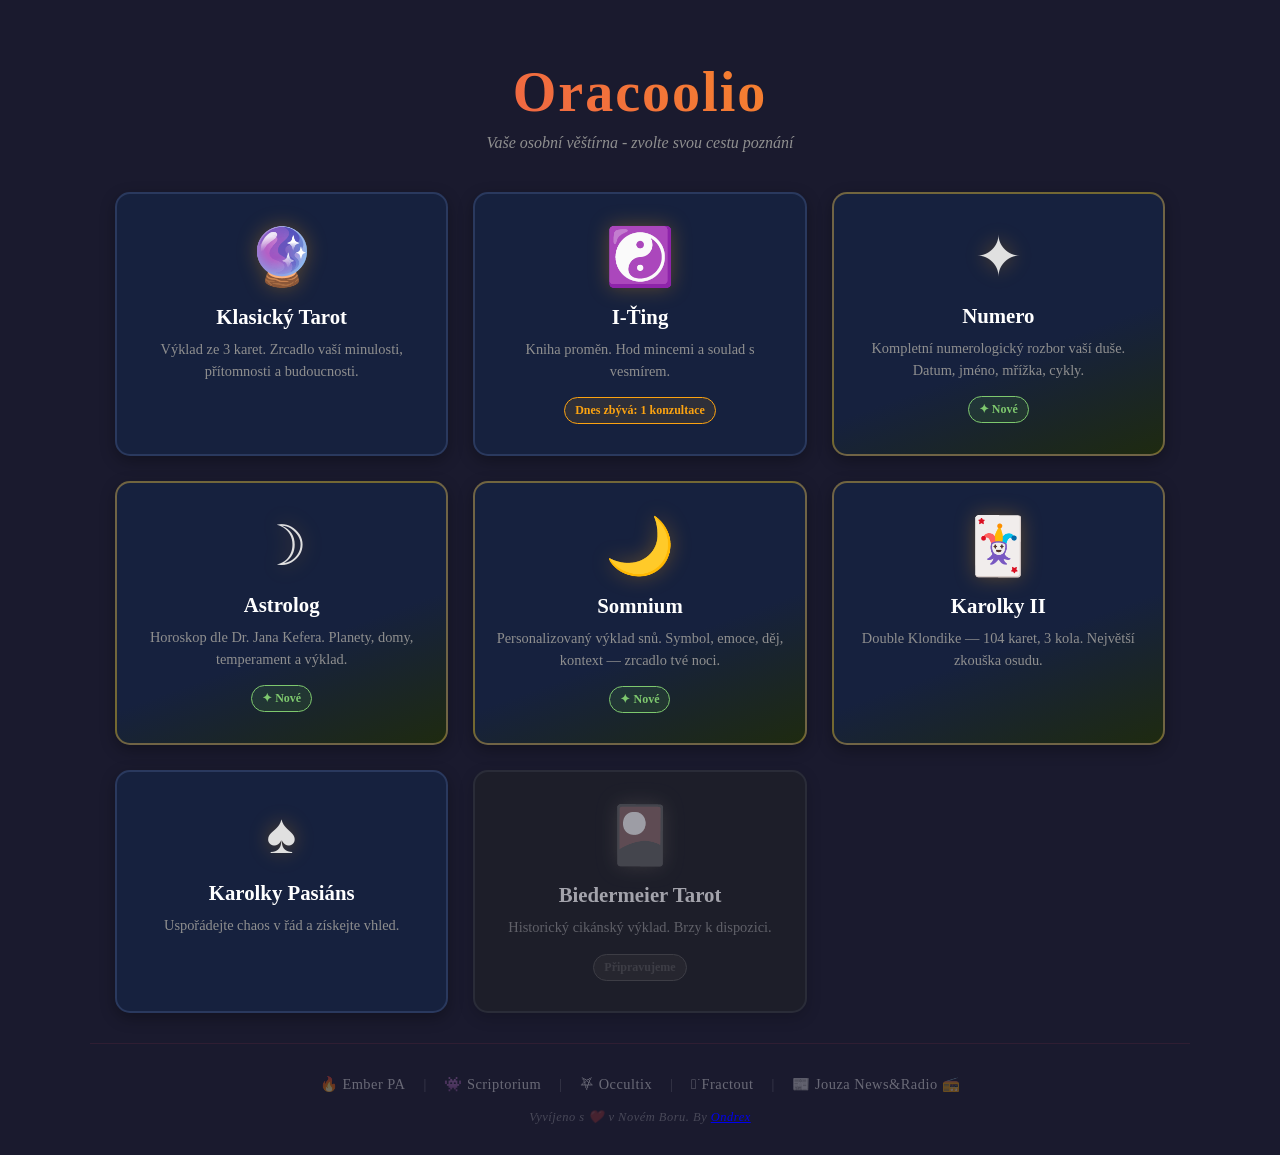
==== index.html @ 35bd424d "Update index.html" ====
<!DOCTYPE html>
<html lang="cs">
<head>
    <meta name="google-site-verification" content="HeChd4paxpWn6emGa3HjuQyFjuCw85kWsUwtk1IRobY" />
    <!-- Google tag (gtag.js) -->
    <script async src="https://www.googletagmanager.com/gtag/js?id=G-VW6CLRYTF3"></script>
    <script type="text/javascript">
    (function(c,l,a,r,i,t,y){
        c[a]=c[a]||function(){(c[a].q=c[a].q||[]).push(arguments)};
        t=l.createElement(r);t.async=1;t.src="https://www.clarity.ms/tag/"+i;
        y=l.getElementsByTagName(r)[0];y.parentNode.insertBefore(t,y);
    })(window, document, "clarity", "script", "vp48p83k4t");
    </script>

    <!-- Google Tag Manager -->
    <script>(function(w,d,s,l,i){w[l]=w[l]||[];w[l].push({'gtm.start':
    new Date().getTime(),event:'gtm.js'});var f=d.getElementsByTagName(s)[0],
    j=d.createElement(s),dl=l!='dataLayer'?'&l='+l:'';j.async=true;j.src=
    'https://www.googletagmanager.com/gtm.js?id='+i+dl;f.parentNode.insertBefore(j,f);
    })(window,document,'script','dataLayer','GTM-5FG6N9KV');</script>
    <!-- End Google Tag Manager -->
    
    <script>
      window.dataLayer = window.dataLayer || [];
      function gtag(){dataLayer.push(arguments);}
      gtag('js', new Date());
      gtag('config', 'G-VW6CLRYTF3');
    </script>
    <meta charset="UTF-8">
    <meta name="viewport" content="width=device-width, initial-scale=1.0">

    <title>Oracoolio – Tarot, I-Ching, numerologie, Pasiáns zdarma</title>
    <meta name="description" content="Oracoolio je útulné místo pro osobní věštecké služby zdarma. Vyberte si výklad Tarotu, I-Ching nebo Pasiáns a nechte si odpovědět na své životní otázky.">
    <meta name="robots" content="index, follow">
    <link rel="canonical" href="https://oracoolio.com">
    <meta name="keywords" content="tarot zdarma, výklad tarotu online, pasians, i-ching, i-čing, kniha proměn, pasiáns, věštění online, tarotové karty, osobní věštění, orákulum, věštírna">
    <meta name="author" content="ondrex">
    <meta name="language" content="cs">
    <meta name="geo.region" content="CZ">

    <meta property="og:type"        content="website">
    <meta property="og:locale"      content="cs_CZ">
    <meta property="og:site_name"   content="Oracoolio">
    <meta property="og:title"       content="Oracoolio – Tarot, I-Ching a Pasiáns zdarma">
    <meta property="og:description" content="Útulné místo pro osobní věštecké služby zdarma. Výklad Tarotu, I-Ching, numerologie nebo Karolky Pasiáns — odpovědi na vaše životní otázky.">
    <meta property="og:url"         content="https://oracoolio.com/">

    <meta property="og:image"       content="https://oracoolio.com/assets/og-image.jpg">
    <meta property="og:image:width" content="1200">
    <meta property="og:image:height" content="630">
    <meta property="og:image:alt"   content="Oracoolio – mystické věštění online">


    <meta name="twitter:card"        content="summary_large_image">
    <meta name="twitter:title"       content="Oracoolio – Tarot, I-Ching a Pasiáns zdarma">
    <meta name="twitter:description" content="Osobní věštecké služby zdarma online. Tarot, I-Ching, Pasiáns.">
    <meta name="twitter:image"       content="https://oracoolio.com/assets/og-image.jpg">


    <script type="application/ld+json">
    {
        "@context": "https://schema.org",
        "@type": "WebApplication",
        "name": "Oracoolio",
        "url": "https://oracoolio.com/",
        "description": "Útulné místo pro osobní věštecké služby zdarma. Výklad Tarotu, I-Ching a Karolky Pasiáns online.",
        "applicationCategory": "EntertainmentApplication",
        "operatingSystem": "Web",
        "publisher": {
        "@type": "Organization",
        "name": "Oracoolio",
        "url": "https://oracoolio.com/"
        },
        "offers": {
            "@type": "Offer",
            "price": "0",
            "priceCurrency": "CZK"
        },
        "inLanguage": "cs",
        "keywords": "tarot, i-ching, pasiáns, věštění, orákulum",
        "featureList": [
            "Výklad Tarotu ze 3 karet s AI věštcem",
            "I-Ching – Kniha proměn s házením mincí",
            "Karolky Pasiáns – Double Klondike"
        ]
    }
    </script>


    <link rel="icon" href="assets/favicon.ico">
    
    <link rel="apple-touch-icon"      sizes="180x180" href="assets/apple-touch-icon.png">

    <meta name="theme-color" content="#1a1a2e">

    <link rel="stylesheet" href="style.css">
    <link href="https://fonts.googleapis.com/css2?family=Cinzel:wght@400;600&family=Crimson+Pro:ital,wght@0,300;0,400;1,300&display=swap" rel="stylesheet">
</head>
<body>
    <!-- Google Tag Manager (noscript) -->
<noscript><iframe src="https://www.googletagmanager.com/ns.html?id=GTM-5FG6N9KV"
height="0" width="0" style="display:none;visibility:hidden"></iframe></noscript>
<!-- End Google Tag Manager (noscript) -->
    <div class="app-container">

        <div id="dashboard" class="dashboard-active">
            <header>
                <h1 class="main-title">Oracoolio</h1>
                <p class="subtitle">Vaše osobní věštírna - zvolte svou cestu poznání</p>
            </header>
            
            <div class="menu-grid">

                <div class="menu-item" onclick="showApp('tarot')">
                    <div class="menu-icon">🔮</div>
                    <h2>Klasický Tarot</h2>
                    <p>Výklad ze 3 karet. Zrcadlo vaší minulosti, přítomnosti a budoucnosti.</p>
                </div>

                <div class="menu-item" onclick="showApp('iching')">
                    <div class="menu-icon">☯️</div>
                    <h2>I-Ťing</h2>
                    <p>Kniha proměn. Hod mincemi a soulad s vesmírem.</p>
                    <div class="status-badge" id="iching-status">Dnes zbývá: 1 konzultace</div>
                </div>

                <div class="menu-item menu-item-featured" onclick="showApp('numero')">
                    <div class="menu-icon">✦</div>
                    <h2>Numero</h2>
                    <p>Kompletní numerologický rozbor vaší duše. Datum, jméno, mřížka, cykly.</p>
                    <div class="status-badge status-badge-new">✦ Nové</div>
                </div>
                <div class="menu-item menu-item-featured" onclick="showApp('astrolog')">
                    <div class="menu-icon">☽</div>
                    <h2>Astrolog</h2>
                    <p>Horoskop dle Dr. Jana Kefera. Planety, domy, temperament a výklad.</p>
                    <div class="status-badge status-badge-new">✦ Nové</div>
                </div>

                <div class="menu-item menu-item-featured" onclick="window.location.href='dream/'">
                    <div class="menu-icon">🌙</div>
                    <h2>Somnium</h2>
                    <p>Personalizovaný výklad snů. Symbol, emoce, děj, kontext — zrcadlo tvé noci.</p>
                    <div class="status-badge status-badge-new">✦ Nové</div>
                </div>



                <!-- NOVÝ Double Klondike -->
                <div class="menu-item menu-item-featured" onclick="showApp('karolky')">
                    <div class="menu-icon">🃏</div>
                    <h2>Karolky II</h2>
                    <p>Double Klondike — 104 karet, 3 kola. Největší zkouška osudu.</p>
                </div>
                
                <!-- PŮVODNÍ Karolky / Klondike — zachován beze změny -->
                <div class="menu-item" onclick="showApp('solitaire')">
                    <div class="menu-icon">♠️</div>
                    <h2>Karolky Pasiáns</h2>
                    <p>Uspořádejte chaos v řád a získejte vhled.</p>
                </div>

                <div class="menu-item locked">
                    <div class="menu-icon">🎴</div>
                    <h2>Biedermeier Tarot</h2>
                    <p>Historický cikánský výklad. Brzy k dispozici.</p>
                    <div class="status-badge" style="border-color:#555;color:#555;">Připravujeme</div>
                </div>

            </div>



    <!-- ==========================================
         PATIČKA ORACOOLIA
         ========================================== -->
    <footer id="oracoolio-footer">
        <div class="footer-links">
            <a href="https://ember-pa.cz" target="_blank" rel="noopener" class="footer-link footer-ember">
                🔥 Ember PA
            </a>
            <span class="footer-sep">|</span>
            <a href="https://myscriptorium.cz" target="_blank" rel="noopener" class="footer-link footer-doupe">
                👾 Scriptorium
            </a>
            <span class="footer-sep">|</span>
            <a href="https://occultix.app" target="_blank" rel="noopener" class="footer-link footer-beer">
                ⛧ Occultix
            </a>
            <span class="footer-sep">|</span>
            <a href="https://fractout.com" target="_blank" rel="noopener" class="footer-link footer-doupe">
                𖦹ׂ Fractout
            </a>
                        <span class="footer-sep">|</span>
            <a href="https://newsandradio.cz" target="_blank" rel="noopener" class="footer-link footer-doupe">
                📰 Jouza News&Radio 📻
            </a>
            
           
        </div>
        <div class="footer-credit">
            Vyvíjeno s <span class="footer-heart">❤️</span> v Novém Boru. By <span class="footer-author"><a href="https://ember-pa.cz" target="_blank" rel="noopener">Ondrex</a></span>
        </div>
    </footer>
        </div>

        <!-- ==========================================
             KLASICKÝ TAROT — beze změny
             ========================================== -->
        <main id="tarot-section" class="hidden">
            <button class="back-btn" onclick="backToDashboard()">← Zpět do Oracoolia</button>
            <header>
                <h1>Klasický Tarot</h1>
                <p class="subtitle">Zeptejte se karet na svou cestu</p>
                <button id="draw-btn">Vytáhnout 3 karty</button>
            </header>
            
            <div id="loading" class="hidden">Karty se míchají...</div>
            
            <div id="tarot-board" class="hidden">
                <div class="spread-container">
                    <div class="card-wrapper">
                        <h3 class="position-title">Minulost</h3>
                        <div class="card-display perspective" id="card1-container">
                            <div class="card-inner" id="card1-inner">
                                <div class="card-face card-back"><img src="assets/card_back.jpg" alt="Rub karty"></div>
                                <div class="card-face card-front"><img id="card1-img" src="" alt="Minulost"></div>
                            </div>
                        </div>
                    </div>
                    <div class="card-wrapper">
                        <h3 class="position-title">Přítomnost</h3>
                        <div class="card-display perspective" id="card2-container">
                            <div class="card-inner" id="card2-inner">
                                <div class="card-face card-back"><img src="assets/card_back.jpg" alt="Rub karty"></div>
                                <div class="card-face card-front"><img id="card2-img" src="" alt="Přítomnost"></div>
                            </div>
                        </div>
                    </div>
                    <div class="card-wrapper">
                        <h3 class="position-title">Budoucnost</h3>
                        <div class="card-display perspective" id="card3-container">
                            <div class="card-inner" id="card3-inner">
                                <div class="card-face card-back"><img src="assets/card_back.jpg" alt="Rub karty"></div>
                                <div class="card-face card-front"><img id="card3-img" src="" alt="Budoucnost"></div>
                            </div>
                        </div>
                    </div>
                </div>
                
                <div class="card-info hidden" id="reading-text"></div>

                <div id="ai-reading-container" class="ai-reading hidden">
                    <h3>✨ Hlas Oracoolia ✨</h3>
                    <p id="ai-text-content"></p>
                </div>
            </div>
        </main>

        <!-- ==========================================
             I-ŤING — beze změny
             ========================================== -->

        <!-- ==========================================
             PŮVODNÍ KAROLKY PASIÁNS (Klondike) — beze změny
             ========================================== -->
        <main id="solitaire-section" class="hidden">
            <button class="back-btn" onclick="backToDashboard()">← Zpět do Oracoolia</button>
            <header>
                <h1 style="color: #e0e0e0;">Karolky Pasiáns</h1>
                <p class="subtitle" style="color: #8f8f8f;">Rozpleťte karty osudu. Výhra vám odemkne zprávu z hvězd.</p>
            </header>
            
            <div id="landscape-warning">
                <div class="warning-content">
                    <div style="font-size: 3rem; margin-bottom: 20px;">🔄</div>
                    <h2 style="color: #d4b483; margin-bottom: 10px;">Otočte zařízení</h2>
                    <p style="color: #e0e0e0;">Pasiáns vyžaduje prostor. Prosím, otočte svůj telefon na šířku.</p>
                </div>
            </div>
            
            <div id="solitaire-app">
                <div id="solitaire-board">
                    <div class="solitaire-grid">
                        <div class="card-slot" id="stock-pile">
                            <div class="solitaire-card card-hidden"></div>
                        </div>
                        <div class="card-slot" id="waste-pile"></div>
                        <div class="spacer-slot"></div>
                        <div class="card-slot foundation" id="f-hearts"></div>
                        <div class="card-slot foundation" id="f-diamonds"></div>
                        <div class="card-slot foundation" id="f-clubs"></div>
                        <div class="card-slot foundation" id="f-spades"></div>
                    </div>
                    <div class="solitaire-grid tableau">
                        <div class="card-slot tableau-pile" id="t1"></div>
                        <div class="card-slot tableau-pile" id="t2"></div>
                        <div class="card-slot tableau-pile" id="t3"></div>
                        <div class="card-slot tableau-pile" id="t4"></div>
                        <div class="card-slot tableau-pile" id="t5"></div>
                        <div class="card-slot tableau-pile" id="t6"></div>
                        <div class="card-slot tableau-pile" id="t7"></div>
                    </div>
                </div>
            </div>
        </main>
    </div><!-- /.app-container -->

    <!-- ==========================================
         NOVÁ KAROLKY II (Double Klondike)
         Musí být MIMO .app-container, protože potřebuje
         celou šířku obrazovky — stejný pattern jako #solitaire-section.
         ========================================== -->
    <main id="karolky-section" class="hidden">

        <button class="back-btn" onclick="backToDashboard()">← Zpět do Oracoolia</button>

        <!-- Horní lišta s názvem, HUD a tlačítkem nová hra -->
        <header id="kp-header">
            <h1>Karolky II — Double Klondike</h1>
            <div id="kp-hud">
                <span class="kp-pill">Kolo <span id="kp-pass">1</span>/3</span>
                <span class="kp-pill">Po <span id="kp-draw">3</span></span>
                <div id="kp-dots">
                    <div class="kp-dot kp-dot-active" id="kp-d1"></div>
                    <div class="kp-dot" id="kp-d2"></div>
                    <div class="kp-dot" id="kp-d3"></div>
                </div>
                <span class="kp-pill">Stoh: <span id="kp-stock-cnt">0</span></span>
                <button class="kp-new-btn" onclick="kpNewGame()">✦ Nová hra</button>
            </div>
        </header>

        <!-- Info bar — zobrazí se při tap-výběru karty -->
        <div id="kp-infobar" class="kp-infobar-hidden">
            <div class="kp-info-left">
                <span id="kp-info-txt"></span>
                <span id="kp-info-sub"></span>
            </div>
            <div class="kp-info-right">
                <span class="kp-info-hint">Klepněte na cíl</span>
                <button class="kp-cancel-btn" onclick="kpClearSel()">✕ Zrušit</button>
            </div>
        </div>

        <!-- Herní plocha -->
        <div id="kp-game">

            <!-- TOP ROW: stock | waste | spacer | 8 foundations (11 sloupců) -->
            <div class="kp-grid kp-grid-11">
                <div class="kp-slot kp-stock-slot" id="kp-stock" onclick="kpClickStock()">
                    <span id="kp-recycle"></span>
                </div>
                <div class="kp-slot" id="kp-waste"></div>
                <div class="kp-spacer"></div>
                <div class="kp-slot kp-foundation" id="kp-f0" data-suit="hearts"   data-color="red"   data-sym="♥"></div>
                <div class="kp-slot kp-foundation" id="kp-f1" data-suit="hearts"   data-color="red"   data-sym="♥"></div>
                <div class="kp-slot kp-foundation" id="kp-f2" data-suit="diamonds" data-color="red"   data-sym="♦"></div>
                <div class="kp-slot kp-foundation" id="kp-f3" data-suit="diamonds" data-color="red"   data-sym="♦"></div>
                <div class="kp-slot kp-foundation" id="kp-f4" data-suit="clubs"    data-color="black" data-sym="♣"></div>
                <div class="kp-slot kp-foundation" id="kp-f5" data-suit="clubs"    data-color="black" data-sym="♣"></div>
                <div class="kp-slot kp-foundation" id="kp-f6" data-suit="spades"   data-color="black" data-sym="♠"></div>
                <div class="kp-slot kp-foundation" id="kp-f7" data-suit="spades"   data-color="black" data-sym="♠"></div>
            </div>

            <!-- TABLEAU ROW: 8 sloupců -->
            <div class="kp-grid kp-grid-8">
                <div class="kp-slot kp-tab" id="kp-t0"></div>
                <div class="kp-slot kp-tab" id="kp-t1"></div>
                <div class="kp-slot kp-tab" id="kp-t2"></div>
                <div class="kp-slot kp-tab" id="kp-t3"></div>
                <div class="kp-slot kp-tab" id="kp-t4"></div>
                <div class="kp-slot kp-tab" id="kp-t5"></div>
                <div class="kp-slot kp-tab" id="kp-t6"></div>
                <div class="kp-slot kp-tab" id="kp-t7"></div>
            </div>

        </div><!-- /#kp-game -->

        <!-- Win / Lose overlay -->
        <div id="kp-overlay">
            <div id="kp-overlay-box">
                <div id="kp-ov-icon"></div>
                <h2 id="kp-ov-title"></h2>
                <p id="kp-ov-msg"></p>
                <button class="kp-obtn kp-obtn-gold" onclick="kpNewGame();kpCloseOverlay()">✦ Nová hra</button>
                <button class="kp-obtn kp-obtn-ghost" onclick="kpCloseOverlay()">Zavřít</button>
            </div>
        </div>

    </main><!-- /#karolky-section -->


    <script src="app.js"></script>
</body>
</html>
---- style.css ----
/* ==========================================
   ZÁKLADNÍ RESET A LAYOUT
   ========================================== */
* {
    box-sizing: border-box;
    margin: 0;
    padding: 0;
}

body {
    font-family: 'Georgia', serif;
    background-color: #1a1a2e;
    color: #e0e0e0;
    display: flex;
    justify-content: center;
    align-items: flex-start;
    min-height: 100vh;
    padding: 20px 40px;
}

.app-container {
    max-width: 1100px;
    width: 100%;
    text-align: center;
    margin-top: 40px;
}

header h1 {
    color: #e94560;
    font-size: 2.5rem;
    margin-bottom: 5px;
}

.subtitle {
    font-style: italic;
    color: #8f8f8f;
    margin-bottom: 30px;
}

button {
    background-color: #0f3460;
    color: white;
    border: 2px solid #e94560;
    padding: 15px 30px;
    font-size: 1.1rem;
    font-weight: bold;
    border-radius: 8px;
    cursor: pointer;
    transition: all 0.3s ease;
}

button:hover {
    background-color: #e94560;
    box-shadow: 0 0 15px rgba(233, 69, 96, 0.5);
}

.hidden {
    display: none !important;
}

#loading {
    margin-top: 30px;
    font-size: 1.2rem;
    color: #fca311;
    font-style: italic;
}

/* ==========================================
   ROZCESTNÍK ORACOOLIO
   ========================================== */
.main-title {
    font-size: 3.5rem;
    background: linear-gradient(45deg, #e94560, #fca311);
    -webkit-background-clip: text;
    -webkit-text-fill-color: transparent;
    margin-bottom: 10px;
    letter-spacing: 2px;
}

.menu-grid {
    display: grid;
    grid-template-columns: repeat(3, 1fr);
    gap: 25px;
    margin-top: 40px;
    max-width: 1050px;
    margin-left: auto;
    margin-right: auto;
}

@media (max-width: 860px) {
    .menu-grid {
        grid-template-columns: repeat(2, 1fr);
    }
    .menu-grid .locked {
        grid-column: 1 / -1;
        max-width: 340px;
        margin: 0 auto;
    }
}

@media (max-width: 480px) {
    .menu-grid {
        grid-template-columns: 1fr;
    }
    .menu-grid .locked {
        grid-column: 1;
        max-width: 100%;
    }
}

.menu-item {
    background: #16213e;
    border: 2px solid #2a395e;
    padding: 30px 20px;
    border-radius: 15px;
    cursor: pointer;
    transition: all 0.3s cubic-bezier(0.175, 0.885, 0.32, 1.275);
    display: flex;
    flex-direction: column;
    align-items: center;
    box-shadow: 0 5px 15px rgba(0,0,0,0.3);
}

.menu-item:hover {
    transform: translateY(-10px);
    border-color: #e94560;
    box-shadow: 0 15px 30px rgba(233, 69, 96, 0.2);
}

.menu-item .menu-icon {
    font-size: 3.5rem;
    margin-bottom: 15px;
    filter: drop-shadow(0 0 10px rgba(252, 163, 17, 0.3));
}

.menu-item h2 {
    color: #fff;
    font-size: 1.3rem;
    margin-bottom: 10px;
}

.menu-item p {
    color: #8f8f8f;
    font-size: 0.9rem;
    line-height: 1.5;
}

.locked {
    opacity: 0.6;
    cursor: not-allowed;
    filter: grayscale(80%);
}

.locked:hover {
    transform: none;
    border-color: #2a395e;
    box-shadow: 0 5px 15px rgba(0,0,0,0.3);
}

.status-badge {
    background: rgba(252, 163, 17, 0.1);
    color: #fca311;
    border: 1px solid #fca311;
    padding: 5px 10px;
    border-radius: 20px;
    font-size: 0.75rem;
    margin-top: 15px;
    font-weight: bold;
}

/* ==========================================
   KLASICKÝ TAROT
   ========================================== */
#tarot-board {
    margin-top: 40px;
    background: #16213e;
    padding: 30px 20px;
    border-radius: 15px;
    box-shadow: 0 10px 30px rgba(0,0,0,0.5);
}

.spread-container {
    display: flex;
    justify-content: center;
    gap: 20px;
    flex-wrap: wrap;
    margin-bottom: 30px;
}

.card-wrapper {
    display: flex;
    flex-direction: column;
    align-items: center;
}

.position-title {
    color: #fca311;
    margin-bottom: 15px;
    font-size: 1.1rem;
    text-transform: uppercase;
    letter-spacing: 2px;
}

.perspective {
    perspective: 1000px;
    width: 160px;
    height: 276px;
    margin: 0;
}

.card-inner {
    position: relative;
    width: 100%;
    height: 100%;
    transition: transform 0.8s cubic-bezier(0.175, 0.885, 0.32, 1.275);
    transform-style: preserve-3d;
}

.is-flipped {
    transform: rotateY(180deg);
}

.card-face {
    position: absolute;
    width: 100%;
    height: 100%;
    backface-visibility: hidden;
    border-radius: 12px;
    box-shadow: 0 5px 15px rgba(0,0,0,0.6);
}

.card-front {
    transform: rotateY(180deg);
}

.card-face img {
    width: 100%;
    height: 100%;
    object-fit: cover;
    border-radius: 12px;
    border: 2px solid #1a1a2e;
}

.reversed-card {
    transform: rotate(180deg);
}

.reading-block {
    text-align: left;
    background-color: #1a1a2e;
    padding: 20px;
    border-radius: 8px;
    border-left: 4px solid #e94560;
    margin-bottom: 20px;
}

.reading-block h4 {
    color: #fff;
    font-size: 1.4rem;
    margin-bottom: 5px;
}

.reading-block .meta-info {
    color: #fca311;
    font-size: 0.9rem;
    font-style: italic;
    margin-bottom: 15px;
}

.reading-block p {
    line-height: 1.6;
    color: #c0c0c0;
}

.ai-reading {
    background-color: rgba(233, 69, 96, 0.1);
    border: 1px solid #e94560;
    padding: 25px;
    border-radius: 8px;
    margin-top: 20px;
    text-align: left;
    box-shadow: 0 0 15px rgba(233, 69, 96, 0.2);
}

.ai-reading h3 {
    color: #e94560;
    margin-bottom: 15px;
    font-size: 1.5rem;
    text-transform: uppercase;
    letter-spacing: 2px;
    text-align: center;
}

#ai-text-content {
    color: #fca311;
    font-size: 1.1rem;
    line-height: 1.8;
    font-style: italic;
}

.cursor-blink {
    border-right: 2px solid #e94560;
    animation: blink 0.75s step-end infinite;
}

@keyframes blink {
    50% { border-color: transparent; }
}

/* ==========================================
   I-ŤING: CSS-ONLY SVITEK
   ========================================== */
@keyframes inkDraw { from { opacity: 0; transform: scaleX(0.3) translateY(6px); } to { opacity: 1; transform: scaleX(1) translateY(0); } }
.line-segment { height: 100%; background: linear-gradient(180deg, #2a1a0a 0%, #1a0e04 100%); border-radius: 2px; box-shadow: 1px 2px 3px rgba(0,0,0,0.25), inset 0 1px 0 rgba(255,255,255,0.1); }
@media (max-width: 480px) {
}

/* ==========================================
   SOLITAIRE: FULLSCREEN RESPONSIVE ENGINE
   ========================================== */
body:has(#solitaire-section:not(.hidden)) {
    padding: 0;
    align-items: stretch;
}
body:has(#solitaire-section:not(.hidden)) .app-container {
    max-width: 100vw;
    width: 100vw;
    margin-top: 0;
    text-align: left;
}

#solitaire-section {
    background-image: url('assets/solitaire_bg.jpg');
    background-size: cover;
    background-position: center top;
    background-attachment: scroll;
    min-height: 100vh;
    width: 100%;
    padding: 0;
    display: flex;
    flex-direction: column;
    align-items: center;
    overflow-x: hidden;
    overflow-y: auto;
}

#solitaire-section header {
    text-align: center;
    padding: 12px 20px 8px;
    width: 100%;
    background: linear-gradient(180deg, rgba(0,0,0,0.75) 0%, transparent 100%);
    position: relative;
}

#solitaire-section header h1 { font-size: clamp(1.2rem, 3vw, 2rem); color: #e0e0e0; text-shadow: 0 2px 5px rgba(0,0,0,0.9); }
#solitaire-section header p { font-size: clamp(0.7rem, 1.5vw, 0.9rem); color: #8f8f8f; text-shadow: 0 2px 5px rgba(0,0,0,0.9); }

#solitaire-app {
    width: 100%;
    max-width: 1100px;
    margin: 0 auto;
    padding: clamp(5px, 1.2vw, 14px);
    flex: 1;
}

.solitaire-grid {
    display: grid;
    grid-template-columns: repeat(7, minmax(0, 1fr));
    gap: clamp(3px, 1vw, 10px);
    width: 100%;
    margin-bottom: clamp(4px, 1vw, 14px);
    align-items: start;
}

.spacer-slot { width: 100%; pointer-events: none; }

.card-slot {
    width: 100%;
    aspect-ratio: 1 / 1.45;
    border: 2px dashed rgba(212, 175, 55, 0.4);
    border-radius: 6px;
    background: rgba(0, 0, 0, 0.25);
    position: relative;
}

.tableau-pile {
    aspect-ratio: unset !important;
    min-height: clamp(60px, 12vw, 160px);
    position: relative;
    overflow: visible;
    padding-bottom: clamp(60px, 12vw, 160px);
    border: 2px dashed rgba(212, 175, 55, 0.4);
    background: rgba(0, 0, 0, 0.25);
    border-radius: 6px;
}

/* OPRAVA TVARU: Karta si teď svůj poměr stran diktuje sama! */
.solitaire-card {
    width: 100%;
    height: auto; /* Změněno z 100%, aby výšku určoval aspect-ratio */
    aspect-ratio: 1 / 1.45; /* Magický poměr stran klasické karty */
    position: absolute;
    top: 0; left: 0;
    border-radius: 5px;
    background-color: #fdfbf7;
    box-shadow: -1px 2px 5px rgba(0,0,0,0.5);
    display: block;
    overflow: hidden;
    font-size: clamp(0.8rem, 1.6vw, 2rem);
    font-weight: bold;
    font-family: 'Georgia', serif;
    box-sizing: border-box;
    cursor: pointer; /* Změněno z grab, protože teď na karty hlavně ťukáme */
    border: 1px solid #dcd1c4;
    z-index: 10;
    transition: box-shadow 0.15s ease, transform 0.2s ease;
}

.solitaire-card:hover:not(.card-hidden) {
    box-shadow: -1px 3px 10px rgba(0,0,0,0.6), 0 0 0 1px rgba(212,175,55,0.4);
}

.card-corner {
    position: absolute;
    font-size: clamp(1rem, 2vw, 1.9rem);
    line-height: 1.1;
    font-weight: bold;
}
.card-corner-tl { top: clamp(2px, 0.6vw, 7px); left: clamp(2px, 0.6vw, 7px); }
.card-corner-br { bottom: clamp(2px, 0.6vw, 7px); right: clamp(2px, 0.6vw, 7px); transform: rotate(180deg); }

.card-red   { color: #b22222; }
.card-black { color: #1a1612; }

/* OPRAVA: Zákaz opakování pozadí rubu */
.card-hidden {
    background-image: url('assets/solitaire_back.jpg');
    background-size: cover;
    background-position: center;
    background-repeat: no-repeat;
    border: 2px solid #8f794b;
    cursor: default;
}

#f-hearts::after  { content: "♥"; color: rgba(178,34,34,0.2);  font-size: clamp(1.5rem,3vw,3rem); position: absolute; top: 50%; left: 50%; transform: translate(-50%,-50%); }
#f-diamonds::after{ content: "♦"; color: rgba(178,34,34,0.2);  font-size: clamp(1.5rem,3vw,3rem); position: absolute; top: 50%; left: 50%; transform: translate(-50%,-50%); }
#f-clubs::after   { content: "♣"; color: rgba(26,22,18,0.2);   font-size: clamp(1.5rem,3vw,3rem); position: absolute; top: 50%; left: 50%; transform: translate(-50%,-50%); }
#f-spades::after  { content: "♠"; color: rgba(26,22,18,0.2);   font-size: clamp(1.5rem,3vw,3rem); position: absolute; top: 50%; left: 50%; transform: translate(-50%,-50%); }

/* ==========================================
   PASIÁNS: RESPONZIVNÍ MEDIA QUERIES (OPRAVENO)
   ========================================== */
#landscape-warning { display: none !important; }

/* OPRAVA: Pravidla jsou teď seřazena čistě od největšího k nejmenšímu bez !important */
@media screen and (max-width: 950px), screen and (max-height: 500px) {
    .solitaire-card {
        font-size: clamp(1rem, 4vw, 1.8rem); 
        line-height: 1.1; 
    }
}

/* Portrait phones (max 600px šířky) */
@media screen and (max-width: 600px) and (orientation: portrait) {
    #solitaire-section header { padding: 8px 10px 5px; }
    #solitaire-section header h1 { font-size: 1rem; }
    #solitaire-section header p  { font-size: 0.65rem; margin-bottom: 0; }
    #solitaire-app { padding: 4px 3px; display: block; }

    .solitaire-grid { gap: 2px; margin-bottom: 3px; align-items: start; }
    
    .solitaire-card { border-radius: 3px; }
    .card-corner { font-size: 0.75rem; line-height: 1; }
    .card-corner-tl { top: 2px; left: 2px; }
    .card-corner-br { bottom: 2px; right: 2px; }

    .tableau-pile { min-height: 50px; padding-bottom: 50px; }
    .card-slot { border-width: 1px; border-radius: 3px; }

    #f-hearts::after, #f-diamonds::after, #f-clubs::after,  #f-spades::after { font-size: 1rem; }

    #solitaire-section .back-btn {
        position: relative;
        top: auto; left: auto;
        display: inline-block;
        margin: 4px 0 4px 4px;
        padding: 5px 10px;
        font-size: 0.75rem;
    }
}

/* Landscape mobile (telefon nastranato, výška < 500px) */
@media screen and (orientation: landscape) and (max-height: 500px) {
    #solitaire-section header { padding: 5px 20px 3px; }
    #solitaire-section header h1 { font-size: 0.95rem; }
    #solitaire-section header p  { display: none; }
    #solitaire-app { padding: 3px; }

    .solitaire-grid { gap: 3px; margin-bottom: 3px; }
    
    .card-corner { font-size: 0.85rem; }
    .card-corner-tl { top: 2px; left: 2px; }
    .card-corner-br { bottom: 2px; right: 2px; }

    .tableau-pile { min-height: 45px; padding-bottom: 45px; }

    #solitaire-section .back-btn {
        top: 5px; left: 5px;
        padding: 4px 8px;
        font-size: 0.7rem;
    }
}

/* Desktop — větší karty */
@media screen and (min-width: 900px) {
    .card-corner { font-size: 1.95rem; }
    .solitaire-grid { gap: 10px; }
    #solitaire-app { padding: 12px 16px; }
}

/* ==========================================
   TLAČÍTKA ZPĚT
   ========================================== */
#solitaire-section > .back-btn {
    position: fixed;
    top: 15px; left: 15px;
    z-index: 9999;
    background: rgba(0, 0, 0, 0.7);
    color: #e0e0e0;
    border-color: rgba(212,175,55,0.6);
    backdrop-filter: blur(4px);
    padding: 7px 14px;
    font-size: 0.85rem;
    pointer-events: all;
}

#solitaire-section > .back-btn:hover {
    background: rgba(212,175,55,0.2);
    color: #fca311;
    border-color: #fca311;
    box-shadow: none;
}
/* ==========================================
   LÁZEŇSKÝ MÓD: VÝBĚR KARTY DOTYKEM
   ========================================== */
.selected-card {
    box-shadow: 0 0 20px 5px rgba(252, 163, 17, 0.8) !important; /* Magická zlatá záře */
    transform: translateY(-8px) !important; /* Karta mírně povyskočí */
    border: 2px solid #fca311 !important;
    z-index: 100 !important; /* Aby vyskočila nad ostatní karty */
    transition: all 0.2s ease;
}



/* ==========================================
   DASHBOARD: 5. DLAŽDICE — featured badge
   ========================================== */

/* Zvýrazněná dlaždice pro Karolky II */
.menu-item-featured {
    border-color: rgba(201, 168, 76, 0.5);
    background: linear-gradient(160deg, #16213e 60%, #1e2a10 100%);
}
.menu-item-featured:hover {
    border-color: #c9a84c;
    box-shadow: 0 15px 30px rgba(201, 168, 76, 0.2);
}

/* Zelený "Nové" badge */
.status-badge-new {
    background: rgba(100, 180, 80, 0.12);
    color: #7ec86e;
    border-color: #7ec86e;
}

/* ==========================================
   KAROLKY II — DOUBLE KLONDIKE
   Full-screen sekce, stejný pattern jako #solitaire-section.
   Přebije .app-container přes body:has().
   ========================================== */

/* ── Full-width override ──
   app-container se skrývá přes JS (showApp/backToDashboard),
   takže body:has() override není potřeba.
   Karolky sekce je position:fixed, takže vyplní celou obrazovku. */

#karolky-section {
    background-image: url('assets/solitaire_bg.jpg');
    background-size: cover;
    background-position: center top;
    background-attachment: scroll;
    /* KLÍČOVÉ: fixed + inset:0 zaručí celou obrazovku bez ohledu na body flex */
    position: fixed;
    inset: 0;
    width: 100vw;
    height: 100vh;
    display: flex;
    flex-direction: column;
    align-items: stretch;
    overflow-x: hidden;
    overflow-y: auto;
    z-index: 500;
}

/* Tmavý felt-cloth overlay pod obrázkem */
#karolky-section::before {
    content: '';
    position: absolute;
    inset: 0;
    background: radial-gradient(ellipse at 50% 0%, rgba(20,50,30,0.55) 0%, rgba(5,10,8,0.7) 100%);
    pointer-events: none;
    z-index: 0;
}

/* ── Tlačítko zpět ── */
#karolky-section > .back-btn {
    position: fixed;
    top: 15px; left: 15px;
    z-index: 9999;
    background: rgba(0,0,0,0.7);
    color: #e0e0e0;
    border-color: rgba(201,175,55,0.6);
    backdrop-filter: blur(4px);
    padding: 7px 14px;
    font-size: 0.85rem;
    pointer-events: all;
}
#karolky-section > .back-btn:hover {
    background: rgba(201,175,55,0.2);
    color: #c9a84c;
    border-color: #c9a84c;
    box-shadow: none;
}

/* ── Header ── */
#kp-header {
    position: relative;
    z-index: 10;
    text-align: center;
    padding: 12px 150px 10px;
    background: linear-gradient(180deg, rgba(0,0,0,0.8) 0%, transparent 100%);
    border-bottom: 1px solid rgba(201,168,76,0.15);
    flex-shrink: 0;
}

#kp-header h1 {
    font-size: clamp(1rem, 2.5vw, 1.8rem);
    font-weight: 900;
    letter-spacing: 3px;
    background: linear-gradient(135deg, #e8c97a, #c9a84c, #8a6820);
    -webkit-background-clip: text;
    -webkit-text-fill-color: transparent;
    background-clip: text;
    margin-bottom: 6px;
}

#kp-hud {
    display: flex;
    justify-content: center;
    align-items: center;
    gap: 10px;
    flex-wrap: wrap;
}

.kp-pill {
    background: rgba(201,168,76,0.1);
    border: 1px solid rgba(201,168,76,0.25);
    border-radius: 20px;
    padding: 2px 10px;
    font-size: clamp(0.6rem, 1.4vw, 0.78rem);
    color: #c9a84c;
    font-family: Georgia, serif;
    letter-spacing: 1px;
}

#kp-dots {
    display: flex;
    gap: 5px;
    align-items: center;
}
.kp-dot {
    width: 7px; height: 7px;
    border-radius: 50%;
    border: 1px solid #7a6230;
    background: #2a2010;
    transition: all 0.4s;
}
.kp-dot-active {
    background: #c9a84c;
    border-color: #e8c97a;
    box-shadow: 0 0 6px #c9a84c;
}
.kp-dot-done {
    background: #3a3010;
    border-color: #4a4020;
}

.kp-new-btn {
    position: absolute;
    right: 10px; top: 50%;
    transform: translateY(-50%);
    background: transparent;
    border: 1px solid rgba(201,168,76,0.4);
    color: #c9a84c;
    padding: 5px 12px;
    font-size: 0.75rem;
    border-radius: 4px;
    letter-spacing: 1px;
    font-family: Georgia, serif;
    cursor: pointer;
}
.kp-new-btn:hover {
    background: rgba(201,168,76,0.12);
    box-shadow: none;
}

/* ── Info bar (tap výběr) ── */
#kp-infobar {
    position: relative;
    z-index: 10;
    display: flex;
    align-items: center;
    justify-content: space-between;
    padding: 5px 16px;
    background: rgba(0,0,0,0.65);
    border-bottom: 1px solid rgba(201,168,76,0.15);
    min-height: 32px;
    flex-shrink: 0;
    transition: opacity 0.25s;
}
#kp-infobar.kp-infobar-hidden {
    opacity: 0;
    pointer-events: none;
    height: 0;
    min-height: 0;
    padding: 0;
    border: none;
    overflow: hidden;
}

.kp-info-left {
    display: flex;
    align-items: center;
    gap: 10px;
}
#kp-info-txt {
    font-family: Georgia, serif;
    font-size: clamp(0.65rem, 1.6vw, 0.85rem);
    letter-spacing: 1px;
    color: #e8c97a;
}
#kp-info-sub {
    font-size: clamp(0.55rem, 1.3vw, 0.72rem);
    color: #a09070;
    font-style: italic;
}
.kp-info-right {
    display: flex;
    align-items: center;
    gap: 10px;
}
.kp-info-hint {
    font-size: clamp(0.55rem,1.3vw,0.68rem);
    color: rgba(201,168,76,0.5);
    font-family: Georgia, serif;
}
.kp-cancel-btn {
    background: transparent;
    border: 1px solid rgba(201,168,76,0.3);
    color: #7a6230;
    padding: 2px 8px;
    border-radius: 4px;
    cursor: pointer;
    font-family: Georgia, serif;
    font-size: 0.62rem;
}
.kp-cancel-btn:hover {
    color: #c9a84c;
    background: rgba(201,168,76,0.08);
    box-shadow: none;
}

/* ── Herní plocha ── */
#kp-game {
    position: relative;
    z-index: 5;
    flex: 1;
    width: 100%;
    max-width: 1100px;
    margin: 0 auto;
    padding: clamp(5px, 1.2vw, 14px);
    overflow-y: auto;
    overflow-x: hidden;
}

/* Gridy */
.kp-grid {
    display: grid;
    gap: clamp(3px, 0.8vw, 9px);
    width: 100%;
    align-items: start;
    margin-bottom: clamp(4px, 1vw, 12px);
}
.kp-grid-11 { grid-template-columns: repeat(11, minmax(0,1fr)); }
.kp-grid-8  { grid-template-columns: repeat(8,  minmax(0,1fr)); }

.kp-spacer { pointer-events: none; }

/* ── Sloty ── */
.kp-slot {
    width: 100%;
    aspect-ratio: 1 / 1.45;
    border: 2px dashed rgba(201,168,76,0.25);
    border-radius: 6px;
    background: rgba(0,0,0,0.2);
    position: relative;
    transition: border-color 0.15s, background 0.15s;
}
.kp-slot.kp-drag-over {
    border-color: #c9a84c !important;
    background: rgba(201,168,76,0.08) !important;
}

/* Foundation watermarks */
.kp-foundation::after {
    content: attr(data-sym);
    position: absolute;
    top: 50%; left: 50%;
    transform: translate(-50%,-50%);
    font-size: clamp(1rem, 2.5vw, 2.2rem);
    opacity: 0.18;
    pointer-events: none;
}
.kp-foundation[data-color="red"]::after   { color: #8b1a1a; }
.kp-foundation[data-color="black"]::after { color: #1a1512; }

/* Tableau sloty — proměnná výška */
.kp-tab {
    aspect-ratio: unset !important;
    min-height: clamp(55px, 11vw, 130px);
    position: relative;
    overflow: visible;
}

/* ── Karty ── */
.kp-card {
    width: 100%;
    height: 0;
    padding-bottom: 145%;      /* aspect-ratio 1:1.45 via padding trick */
    position: absolute;
    top: 0; left: 0;
    border-radius: 5px;
    background-color: #fdfaf3;
    border: 1px solid #c8bfa0;
    box-shadow: 1px 2px 5px rgba(0,0,0,0.65);
    overflow: hidden;
    cursor: pointer;
    z-index: 10;
    transition: box-shadow 0.12s;
    user-select: none;
    -webkit-user-select: none;
}
.kp-card:not(.kp-back):hover {
    box-shadow: 1px 3px 12px rgba(0,0,0,0.75), 0 0 0 1px rgba(201,168,76,0.5);
}
.kp-card.kp-selected {
    outline: 3px solid #f0d060;
    outline-offset: 1px;
    box-shadow: 0 0 0 3px rgba(240,208,96,0.35), 0 4px 16px rgba(0,0,0,0.8);
    z-index: 500 !important;
}

/* Pips */
.kp-pip-tl, .kp-pip-br {
    position: absolute;
    font-size: clamp(0.7rem, 1.5vw, 1.35rem);
    line-height: 1.1;
    font-weight: 700;
    font-family: Georgia, serif;
    text-align: center;
}
.kp-pip-tl { top: clamp(2px, 0.6vw, 7px); left: clamp(2px, 0.6vw, 7px); }
.kp-pip-br { bottom: clamp(2px, 0.6vw, 7px); right: clamp(2px, 0.6vw, 7px); transform: rotate(180deg); }

.kp-red   { color: #9b1f1f; }
.kp-black { color: #1a1512; }

/* Rub karty — modrý diagonální vzor */
.kp-back {
    background: repeating-linear-gradient(
        45deg,
        #0c3d6b 0px, #0c3d6b 2px,
        #0a3260 2px, #0a3260 8px
    );
    border: 2px solid #1a5a9a;
    cursor: default;
}
.kp-back::before {
    content: '✦';
    position: absolute; top:50%; left:50%;
    transform: translate(-50%,-50%);
    font-size: clamp(0.9rem, 1.8vw, 1.5rem);
    color: rgba(201,168,76,0.4);
}
.kp-back::after {
    content: '';
    position: absolute; inset: 3px;
    border: 1px solid rgba(201,168,76,0.2);
    border-radius: 3px;
    pointer-events: none;
}

/* Stock slot — kurzor ruka */
.kp-stock-slot { cursor: pointer; }

/* ── Výsledkový overlay ── */
#kp-overlay {
    display: none;
    position: fixed; inset: 0;
    z-index: 9000;
    background: rgba(0,0,0,0.8);
    justify-content: center;
    align-items: center;
}

#kp-overlay-box {
    background: linear-gradient(160deg, #12100a, #0d1a10);
    border: 1px solid #7a6230;
    border-radius: 12px;
    padding: 44px 55px;
    text-align: center;
    box-shadow: 0 0 60px rgba(0,0,0,0.6), 0 0 30px rgba(201,168,76,0.1);
    max-width: 400px;
    width: 90%;
}
#kp-ov-icon  { font-size: 2.8rem; margin-bottom: 10px; color: #e8c97a; }
#kp-ov-title { font-family: Georgia, serif; font-size: 2rem; font-weight: 900; letter-spacing: 4px; color: #e8c97a; margin-bottom: 14px; }
#kp-ov-msg   { color: #a09070; font-size: 1rem; line-height: 1.65; margin-bottom: 28px; font-style: italic; }

.kp-obtn {
    margin: 5px;
    padding: 10px 24px;
    border-radius: 5px;
    font-family: Georgia, serif;
    font-size: 0.85rem;
    font-weight: 700;
    letter-spacing: 2px;
    cursor: pointer;
    transition: all 0.2s;
}
.kp-obtn-gold {
    background: linear-gradient(180deg, #e8c97a, #8a6820);
    color: #1a1205;
    border: none;
}
.kp-obtn-gold:hover  { background: linear-gradient(180deg,#f0d896,#c9a84c); box-shadow: none; }
.kp-obtn-ghost {
    background: transparent;
    color: #7a6230;
    border: 1px solid #7a6230;
}
.kp-obtn-ghost:hover { color: #c9a84c; border-color: #c9a84c; background: rgba(201,168,76,0.08); box-shadow: none; }

/* ── Responsive ── */
@media screen and (max-width: 600px) and (orientation: portrait) {
    #kp-header { padding: 8px 90px 6px; }
    #kp-header h1 { font-size: 0.85rem; }
    .kp-grid-11 { grid-template-columns: repeat(10, minmax(0,1fr)); } /* waste + stock + 8 fnd */
    .kp-spacer  { display: none; }
    .kp-pip-tl, .kp-pip-br { font-size: clamp(0.5rem, 2.2vw, 0.8rem); }
}
@media screen and (max-width: 400px) and (orientation: portrait) {
    .kp-pip-tl, .kp-pip-br { font-size: 0.5rem; }
}
@media screen and (orientation: landscape) and (max-height: 480px) {
    #kp-header { padding: 5px 100px 4px; }
    #kp-header h1 { font-size: 0.85rem; letter-spacing: 2px; }
    #kp-hud .kp-pill { font-size: 0.6rem; padding: 1px 7px; }
    #kp-game { padding: 3px; }
    .kp-grid { gap: 3px; }
}
@media screen and (min-width: 900px) {
    .kp-pip-tl, .kp-pip-br { font-size: 1.2rem; }
    .kp-grid { gap: 9px; }
    #kp-game { padding: 12px 16px; }
}

/* ==========================================
   PATIČKA — EMBER GLOW EFEKT
   ========================================== */

#oracoolio-footer {
    /* Uvnitř #dashboard → přirozeně pod menu-gridem */
    width: 100%;
    padding: 28px 0 10px;
    text-align: center;
    margin-top: 30px;
    border-top: 1px solid rgba(233, 69, 96, 0.1);
}

.footer-links {
    display: flex;
    justify-content: center;
    align-items: center;
    gap: 10px;
    flex-wrap: wrap;
    margin-bottom: 12px;
}

.footer-sep {
    color: rgba(255,255,255,0.15);
    font-size: 0.9rem;
    user-select: none;
}

/* Základní stav všech odkazů — tlumený */
.footer-link {
    color: rgba(255, 255, 255, 0.35);
    text-decoration: none;
    font-size: 0.9rem;
    font-family: Georgia, serif;
    letter-spacing: 0.5px;
    padding: 4px 8px;
    border-radius: 6px;
    transition:
        color 0.3s ease,
        text-shadow 0.3s ease,
        background 0.3s ease;
    cursor: pointer;
    user-select: none;
}

/* ── Ember PA — oranžová žhavá záře ── */
.footer-ember:hover {
    color: #ff6a1a;
    text-shadow:
        0 0 6px rgba(255, 106, 26, 0.9),
        0 0 14px rgba(255, 80, 0, 0.7),
        0 0 30px rgba(255, 50, 0, 0.4);
    background: rgba(255, 80, 0, 0.07);
}

/* ── Spotify — zelená záře ── */
.footer-spotify:hover {
    color: #1db954;
    text-shadow:
        0 0 6px rgba(29, 185, 84, 0.9),
        0 0 14px rgba(29, 185, 84, 0.6),
        0 0 28px rgba(29, 185, 84, 0.3);
    background: rgba(29, 185, 84, 0.07);
}

/* ── Doupě 2 — fialová gaming záře ── */
.footer-doupe:hover {
    color: #a855f7;
    text-shadow:
        0 0 6px rgba(168, 85, 247, 0.9),
        0 0 14px rgba(168, 85, 247, 0.6),
        0 0 28px rgba(168, 85, 247, 0.3);
    background: rgba(168, 85, 247, 0.07);
}

/* ── Pivo — zlatá záře ── */
.footer-beer:hover {
    color: #f59e0b;
    text-shadow:
        0 0 6px rgba(245, 158, 11, 0.9),
        0 0 14px rgba(245, 158, 11, 0.6),
        0 0 28px rgba(245, 158, 11, 0.3);
    background: rgba(245, 158, 11, 0.07);
}

/* Credit řádek */
.footer-credit {
    color: rgba(255, 255, 255, 0.2);
    font-size: 0.78rem;
    font-style: italic;
    letter-spacing: 0.5px;
    transition: color 0.3s;
}

.footer-heart {
    display: inline-block;
    transition: transform 0.3s ease, filter 0.3s ease;
}
.footer-credit:hover .footer-heart {
    transform: scale(1.4);
    filter: drop-shadow(0 0 4px rgba(233, 69, 96, 0.8));
}
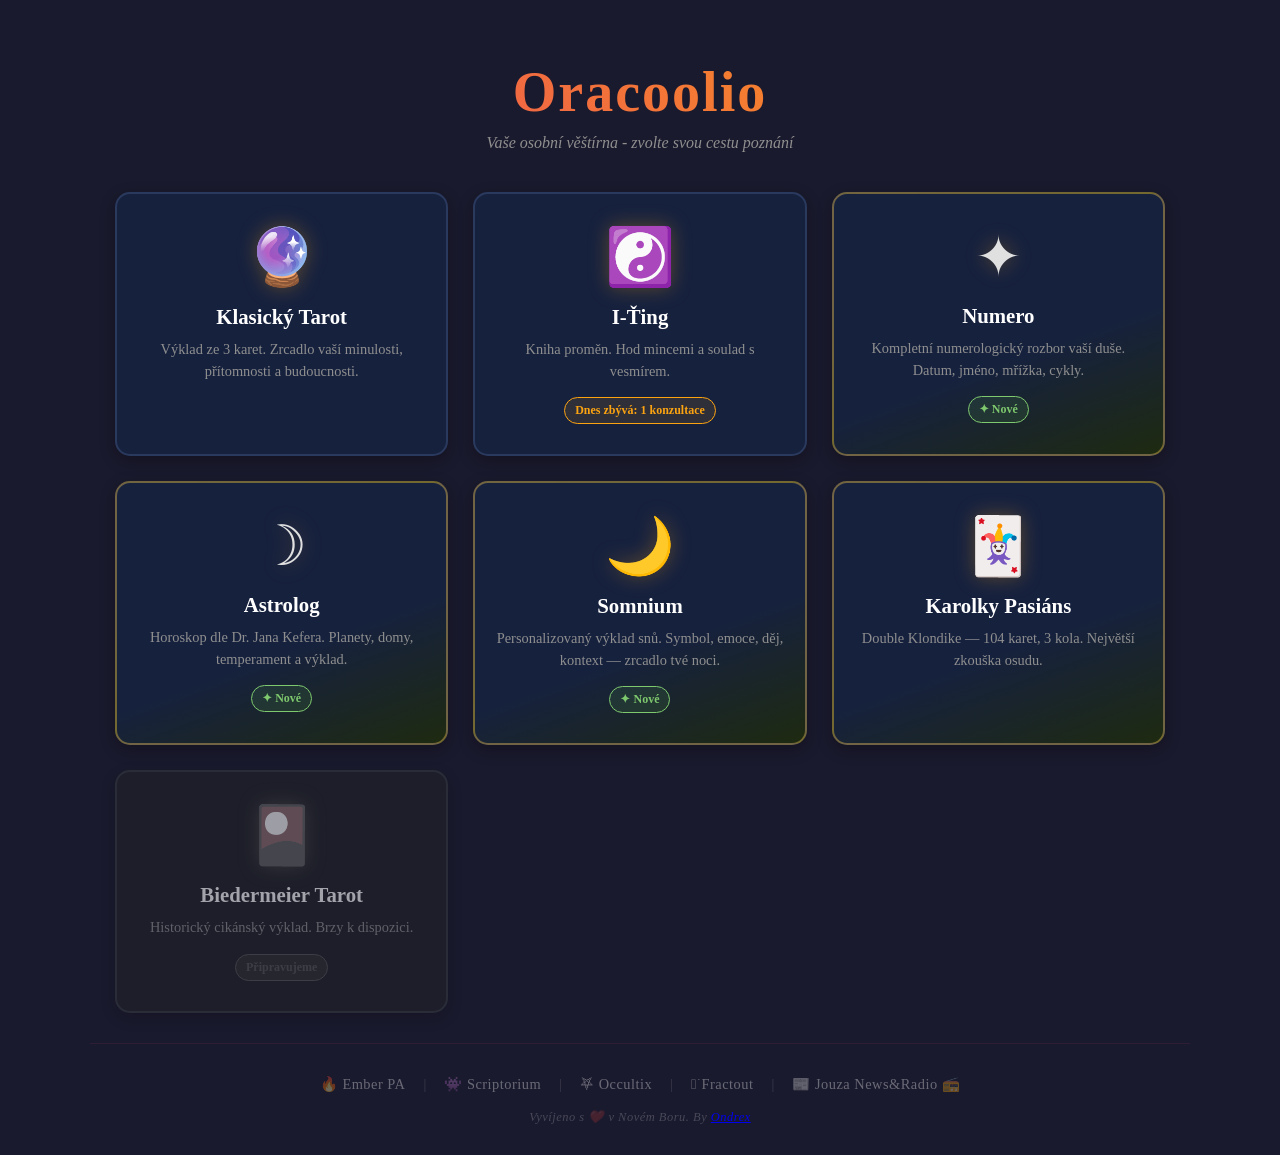
==== commit f2885203: "Update index.html" ====
--- a/index.html
+++ b/index.html
@@ -146,19 +146,13 @@
 
 
 
-                <!-- NOVÝ Double Klondike -->
                 <div class="menu-item menu-item-featured" onclick="showApp('karolky')">
                     <div class="menu-icon">🃏</div>
-                    <h2>Karolky II</h2>
+                    <h2>Karolky Pasiáns</h2>
                     <p>Double Klondike — 104 karet, 3 kola. Největší zkouška osudu.</p>
                 </div>
                 
-                <!-- PŮVODNÍ Karolky / Klondike — zachován beze změny -->
-                <div class="menu-item" onclick="showApp('solitaire')">
-                    <div class="menu-icon">♠️</div>
-                    <h2>Karolky Pasiáns</h2>
-                    <p>Uspořádejte chaos v řád a získejte vhled.</p>
-                </div>
+
 
                 <div class="menu-item locked">
                     <div class="menu-icon">🎴</div>
@@ -207,189 +201,7 @@
         <!-- ==========================================
              KLASICKÝ TAROT — beze změny
              ========================================== -->
-        <main id="tarot-section" class="hidden">
-            <button class="back-btn" onclick="backToDashboard()">← Zpět do Oracoolia</button>
-            <header>
-                <h1>Klasický Tarot</h1>
-                <p class="subtitle">Zeptejte se karet na svou cestu</p>
-                <button id="draw-btn">Vytáhnout 3 karty</button>
-            </header>
-            
-            <div id="loading" class="hidden">Karty se míchají...</div>
-            
-            <div id="tarot-board" class="hidden">
-                <div class="spread-container">
-                    <div class="card-wrapper">
-                        <h3 class="position-title">Minulost</h3>
-                        <div class="card-display perspective" id="card1-container">
-                            <div class="card-inner" id="card1-inner">
-                                <div class="card-face card-back"><img src="assets/card_back.jpg" alt="Rub karty"></div>
-                                <div class="card-face card-front"><img id="card1-img" src="" alt="Minulost"></div>
-                            </div>
-                        </div>
-                    </div>
-                    <div class="card-wrapper">
-                        <h3 class="position-title">Přítomnost</h3>
-                        <div class="card-display perspective" id="card2-container">
-                            <div class="card-inner" id="card2-inner">
-                                <div class="card-face card-back"><img src="assets/card_back.jpg" alt="Rub karty"></div>
-                                <div class="card-face card-front"><img id="card2-img" src="" alt="Přítomnost"></div>
-                            </div>
-                        </div>
-                    </div>
-                    <div class="card-wrapper">
-                        <h3 class="position-title">Budoucnost</h3>
-                        <div class="card-display perspective" id="card3-container">
-                            <div class="card-inner" id="card3-inner">
-                                <div class="card-face card-back"><img src="assets/card_back.jpg" alt="Rub karty"></div>
-                                <div class="card-face card-front"><img id="card3-img" src="" alt="Budoucnost"></div>
-                            </div>
-                        </div>
-                    </div>
-                </div>
-                
-                <div class="card-info hidden" id="reading-text"></div>
-
-                <div id="ai-reading-container" class="ai-reading hidden">
-                    <h3>✨ Hlas Oracoolia ✨</h3>
-                    <p id="ai-text-content"></p>
-                </div>
-            </div>
-        </main>
-
-        <!-- ==========================================
-             I-ŤING — beze změny
-             ========================================== -->
-
-        <!-- ==========================================
-             PŮVODNÍ KAROLKY PASIÁNS (Klondike) — beze změny
-             ========================================== -->
-        <main id="solitaire-section" class="hidden">
-            <button class="back-btn" onclick="backToDashboard()">← Zpět do Oracoolia</button>
-            <header>
-                <h1 style="color: #e0e0e0;">Karolky Pasiáns</h1>
-                <p class="subtitle" style="color: #8f8f8f;">Rozpleťte karty osudu. Výhra vám odemkne zprávu z hvězd.</p>
-            </header>
-            
-            <div id="landscape-warning">
-                <div class="warning-content">
-                    <div style="font-size: 3rem; margin-bottom: 20px;">🔄</div>
-                    <h2 style="color: #d4b483; margin-bottom: 10px;">Otočte zařízení</h2>
-                    <p style="color: #e0e0e0;">Pasiáns vyžaduje prostor. Prosím, otočte svůj telefon na šířku.</p>
-                </div>
-            </div>
-            
-            <div id="solitaire-app">
-                <div id="solitaire-board">
-                    <div class="solitaire-grid">
-                        <div class="card-slot" id="stock-pile">
-                            <div class="solitaire-card card-hidden"></div>
-                        </div>
-                        <div class="card-slot" id="waste-pile"></div>
-                        <div class="spacer-slot"></div>
-                        <div class="card-slot foundation" id="f-hearts"></div>
-                        <div class="card-slot foundation" id="f-diamonds"></div>
-                        <div class="card-slot foundation" id="f-clubs"></div>
-                        <div class="card-slot foundation" id="f-spades"></div>
-                    </div>
-                    <div class="solitaire-grid tableau">
-                        <div class="card-slot tableau-pile" id="t1"></div>
-                        <div class="card-slot tableau-pile" id="t2"></div>
-                        <div class="card-slot tableau-pile" id="t3"></div>
-                        <div class="card-slot tableau-pile" id="t4"></div>
-                        <div class="card-slot tableau-pile" id="t5"></div>
-                        <div class="card-slot tableau-pile" id="t6"></div>
-                        <div class="card-slot tableau-pile" id="t7"></div>
-                    </div>
-                </div>
-            </div>
-        </main>
     </div><!-- /.app-container -->
-
-    <!-- ==========================================
-         NOVÁ KAROLKY II (Double Klondike)
-         Musí být MIMO .app-container, protože potřebuje
-         celou šířku obrazovky — stejný pattern jako #solitaire-section.
-         ========================================== -->
-    <main id="karolky-section" class="hidden">
-
-        <button class="back-btn" onclick="backToDashboard()">← Zpět do Oracoolia</button>
-
-        <!-- Horní lišta s názvem, HUD a tlačítkem nová hra -->
-        <header id="kp-header">
-            <h1>Karolky II — Double Klondike</h1>
-            <div id="kp-hud">
-                <span class="kp-pill">Kolo <span id="kp-pass">1</span>/3</span>
-                <span class="kp-pill">Po <span id="kp-draw">3</span></span>
-                <div id="kp-dots">
-                    <div class="kp-dot kp-dot-active" id="kp-d1"></div>
-                    <div class="kp-dot" id="kp-d2"></div>
-                    <div class="kp-dot" id="kp-d3"></div>
-                </div>
-                <span class="kp-pill">Stoh: <span id="kp-stock-cnt">0</span></span>
-                <button class="kp-new-btn" onclick="kpNewGame()">✦ Nová hra</button>
-            </div>
-        </header>
-
-        <!-- Info bar — zobrazí se při tap-výběru karty -->
-        <div id="kp-infobar" class="kp-infobar-hidden">
-            <div class="kp-info-left">
-                <span id="kp-info-txt"></span>
-                <span id="kp-info-sub"></span>
-            </div>
-            <div class="kp-info-right">
-                <span class="kp-info-hint">Klepněte na cíl</span>
-                <button class="kp-cancel-btn" onclick="kpClearSel()">✕ Zrušit</button>
-            </div>
-        </div>
-
-        <!-- Herní plocha -->
-        <div id="kp-game">
-
-            <!-- TOP ROW: stock | waste | spacer | 8 foundations (11 sloupců) -->
-            <div class="kp-grid kp-grid-11">
-                <div class="kp-slot kp-stock-slot" id="kp-stock" onclick="kpClickStock()">
-                    <span id="kp-recycle"></span>
-                </div>
-                <div class="kp-slot" id="kp-waste"></div>
-                <div class="kp-spacer"></div>
-                <div class="kp-slot kp-foundation" id="kp-f0" data-suit="hearts"   data-color="red"   data-sym="♥"></div>
-                <div class="kp-slot kp-foundation" id="kp-f1" data-suit="hearts"   data-color="red"   data-sym="♥"></div>
-                <div class="kp-slot kp-foundation" id="kp-f2" data-suit="diamonds" data-color="red"   data-sym="♦"></div>
-                <div class="kp-slot kp-foundation" id="kp-f3" data-suit="diamonds" data-color="red"   data-sym="♦"></div>
-                <div class="kp-slot kp-foundation" id="kp-f4" data-suit="clubs"    data-color="black" data-sym="♣"></div>
-                <div class="kp-slot kp-foundation" id="kp-f5" data-suit="clubs"    data-color="black" data-sym="♣"></div>
-                <div class="kp-slot kp-foundation" id="kp-f6" data-suit="spades"   data-color="black" data-sym="♠"></div>
-                <div class="kp-slot kp-foundation" id="kp-f7" data-suit="spades"   data-color="black" data-sym="♠"></div>
-            </div>
-
-            <!-- TABLEAU ROW: 8 sloupců -->
-            <div class="kp-grid kp-grid-8">
-                <div class="kp-slot kp-tab" id="kp-t0"></div>
-                <div class="kp-slot kp-tab" id="kp-t1"></div>
-                <div class="kp-slot kp-tab" id="kp-t2"></div>
-                <div class="kp-slot kp-tab" id="kp-t3"></div>
-                <div class="kp-slot kp-tab" id="kp-t4"></div>
-                <div class="kp-slot kp-tab" id="kp-t5"></div>
-                <div class="kp-slot kp-tab" id="kp-t6"></div>
-                <div class="kp-slot kp-tab" id="kp-t7"></div>
-            </div>
-
-        </div><!-- /#kp-game -->
-
-        <!-- Win / Lose overlay -->
-        <div id="kp-overlay">
-            <div id="kp-overlay-box">
-                <div id="kp-ov-icon"></div>
-                <h2 id="kp-ov-title"></h2>
-                <p id="kp-ov-msg"></p>
-                <button class="kp-obtn kp-obtn-gold" onclick="kpNewGame();kpCloseOverlay()">✦ Nová hra</button>
-                <button class="kp-obtn kp-obtn-ghost" onclick="kpCloseOverlay()">Zavřít</button>
-            </div>
-        </div>
-
-    </main><!-- /#karolky-section -->
-
 
     <script src="app.js"></script>
 </body>
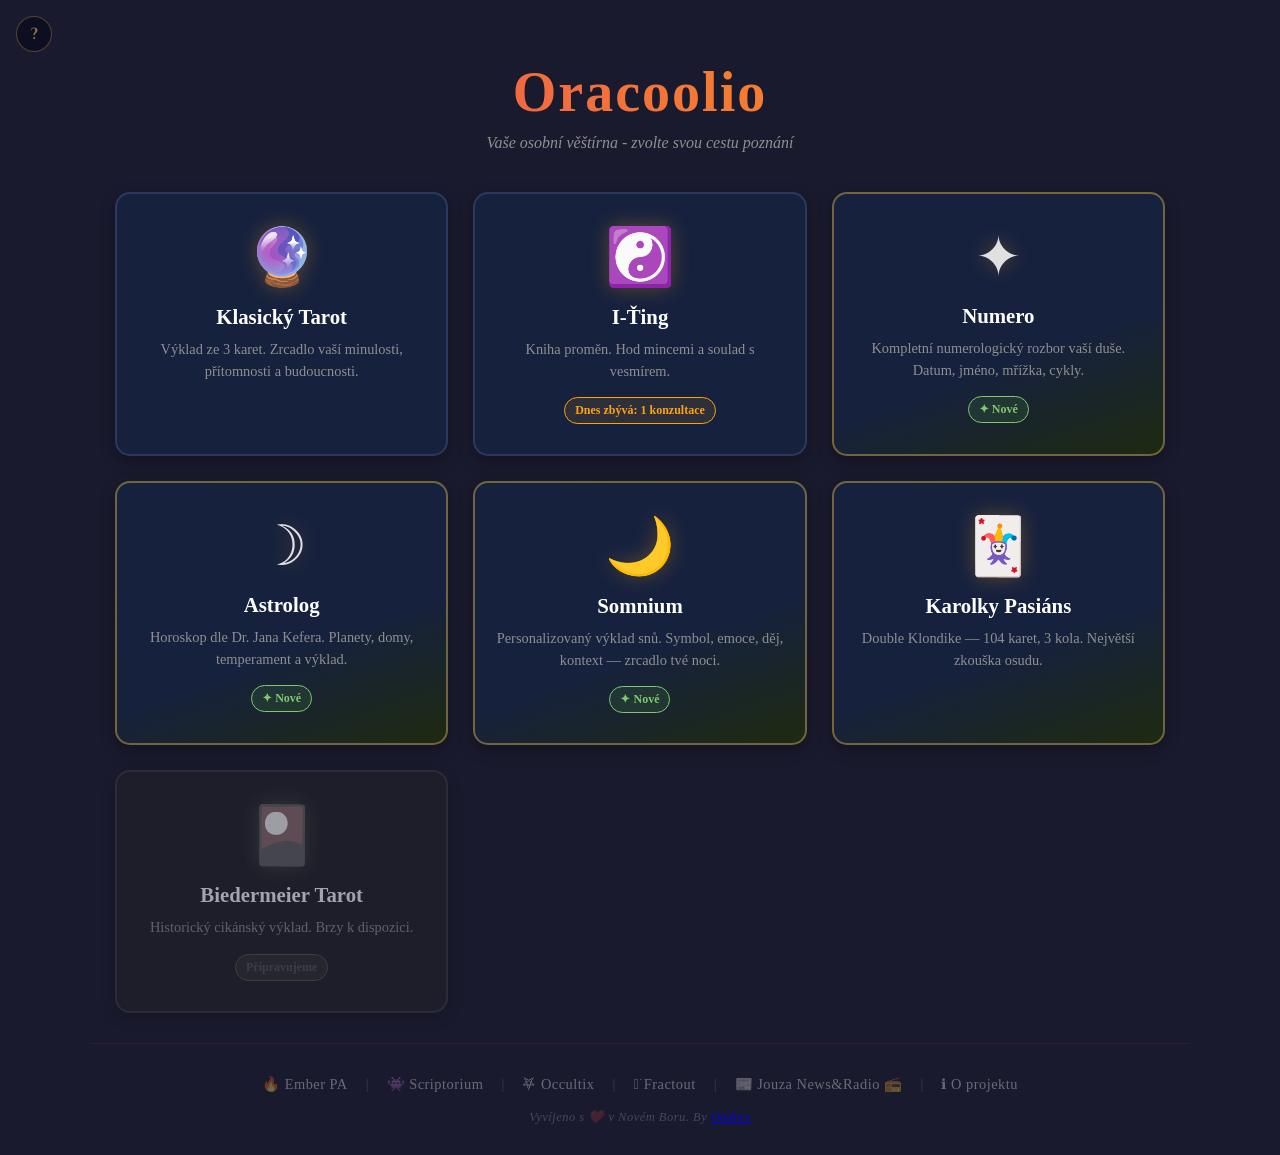
==== commit c74467c6: "Update index.html" ====
--- a/index.html
+++ b/index.html
@@ -95,12 +95,152 @@
 
     <link rel="stylesheet" href="style.css">
     <link href="https://fonts.googleapis.com/css2?family=Cinzel:wght@400;600&family=Crimson+Pro:ital,wght@0,300;0,400;1,300&display=swap" rel="stylesheet">
+    <style>
+    /* ── About trigger ── */
+    #about-trigger {
+        position: fixed;
+        top: 16px;
+        left: 16px;
+        z-index: 1000;
+        width: 36px;
+        height: 36px;
+        border-radius: 50%;
+        background: rgba(13, 13, 32, 0.85);
+        border: 1px solid rgba(201,168,76,0.35);
+        color: rgba(201,168,76,0.7);
+        font-family: 'Cinzel', serif;
+        font-size: 1rem;
+        font-weight: 600;
+        cursor: pointer;
+        display: flex;
+        align-items: center;
+        justify-content: center;
+        transition: border-color 0.25s, color 0.25s, background 0.25s, box-shadow 0.25s;
+        backdrop-filter: blur(6px);
+        -webkit-backdrop-filter: blur(6px);
+        padding: 0;
+        line-height: 1;
+    }
+    #about-trigger:hover {
+        border-color: rgba(201,168,76,0.8);
+        color: #c9a84c;
+        background: rgba(13,13,32,0.95);
+        box-shadow: 0 0 14px rgba(201,168,76,0.18);
+    }
+
+    /* ── Modal overlay ── */
+    #about-modal-overlay {
+        display: none;
+        position: fixed;
+        inset: 0;
+        z-index: 2000;
+        background: rgba(4, 4, 14, 0.75);
+        backdrop-filter: blur(4px);
+        -webkit-backdrop-filter: blur(4px);
+        align-items: flex-start;
+        justify-content: flex-start;
+        padding: 16px;
+    }
+    #about-modal-overlay.open {
+        display: flex;
+    }
+
+    /* ── Modal box ── */
+    #about-modal {
+        background: #0d0d20;
+        border: 1px solid rgba(201,168,76,0.3);
+        border-radius: 12px;
+        padding: 24px 26px 22px;
+        max-width: 320px;
+        width: 100%;
+        margin-top: 8px;
+        position: relative;
+        box-shadow: 0 8px 40px rgba(0,0,0,0.6), 0 0 0 1px rgba(201,168,76,0.08);
+        animation: modalIn 0.2s ease;
+    }
+    @keyframes modalIn {
+        from { opacity: 0; transform: translateY(-8px) scale(0.97); }
+        to   { opacity: 1; transform: translateY(0) scale(1); }
+    }
+
+    #about-modal-close {
+        position: absolute;
+        top: 12px;
+        right: 14px;
+        background: none;
+        border: none;
+        color: rgba(201,168,76,0.4);
+        font-size: 1.1rem;
+        cursor: pointer;
+        padding: 2px 6px;
+        line-height: 1;
+        transition: color 0.2s;
+    }
+    #about-modal-close:hover { color: rgba(201,168,76,0.9); }
+
+    .modal-label {
+        font-family: 'Cinzel', serif;
+        font-size: 0.6rem;
+        letter-spacing: 0.22em;
+        text-transform: uppercase;
+        color: rgba(201,168,76,0.45);
+        margin-bottom: 10px;
+    }
+    .modal-title {
+        font-family: 'Cinzel', serif;
+        font-size: 1.1rem;
+        font-weight: 600;
+        color: #c9a84c;
+        margin-bottom: 12px;
+        letter-spacing: 0.04em;
+    }
+    .modal-text {
+        font-family: 'Crimson Pro', Georgia, serif;
+        font-size: 0.98rem;
+        line-height: 1.65;
+        color: rgba(221,216,204,0.8);
+        margin-bottom: 20px;
+    }
+    .modal-cta {
+        display: inline-block;
+        font-family: 'Cinzel', serif;
+        font-size: 0.7rem;
+        letter-spacing: 0.14em;
+        text-transform: uppercase;
+        color: #c9a84c;
+        border: 1px solid rgba(201,168,76,0.4);
+        border-radius: 6px;
+        padding: 9px 20px;
+        text-decoration: none;
+        transition: all 0.22s;
+    }
+    .modal-cta:hover {
+        background: rgba(201,168,76,0.08);
+        border-color: rgba(201,168,76,0.8);
+        box-shadow: 0 0 12px rgba(201,168,76,0.12);
+    }
+    </style>
 </head>
 <body>
     <!-- Google Tag Manager (noscript) -->
 <noscript><iframe src="https://www.googletagmanager.com/ns.html?id=GTM-5FG6N9KV"
 height="0" width="0" style="display:none;visibility:hidden"></iframe></noscript>
 <!-- End Google Tag Manager (noscript) -->
+
+    <!-- ── About trigger (levý horní roh) ── -->
+    <button id="about-trigger" onclick="openAboutModal()" title="O projektu" aria-label="O projektu">?</button>
+
+    <!-- ── About modal ── -->
+    <div id="about-modal-overlay" onclick="closeAboutModal(event)">
+        <div id="about-modal" role="dialog" aria-modal="true" aria-label="O Oracooliu">
+            <button id="about-modal-close" onclick="closeAboutModal()" aria-label="Zavřít">✕</button>
+            <div class="modal-label">O projektu</div>
+            <div class="modal-title">Oracoolio</div>
+            <p class="modal-text">Bezplatná osobní věštírna — šest nástrojů pod jednou střechou. Bez registrace, bez reklam, bez sledování. Vše běží přímo ve vašem prohlížeči.</p>
+            <a href="about/" class="modal-cta">→ Více o Oracooliu</a>
+        </div>
+    </div>
+
     <div class="app-container">
 
         <div id="dashboard" class="dashboard-active">
@@ -189,6 +329,8 @@
             <a href="https://newsandradio.cz" target="_blank" rel="noopener" class="footer-link footer-doupe">
                 📰 Jouza News&Radio 📻
             </a>
+            <span class="footer-sep">|</span>
+            <a href="about/" class="footer-link footer-doupe">ℹ O projektu</a>
             
            
         </div>
@@ -204,5 +346,19 @@
     </div><!-- /.app-container -->
 
     <script src="app.js"></script>
+    <script>
+    function openAboutModal() {
+        document.getElementById('about-modal-overlay').classList.add('open');
+        document.body.style.overflow = 'hidden';
+    }
+    function closeAboutModal(e) {
+        if (e && e.target !== document.getElementById('about-modal-overlay') && e.target !== document.getElementById('about-modal-close')) return;
+        document.getElementById('about-modal-overlay').classList.remove('open');
+        document.body.style.overflow = '';
+    }
+    document.addEventListener('keydown', e => {
+        if (e.key === 'Escape') closeAboutModal();
+    });
+    </script>
 </body>
 </html>
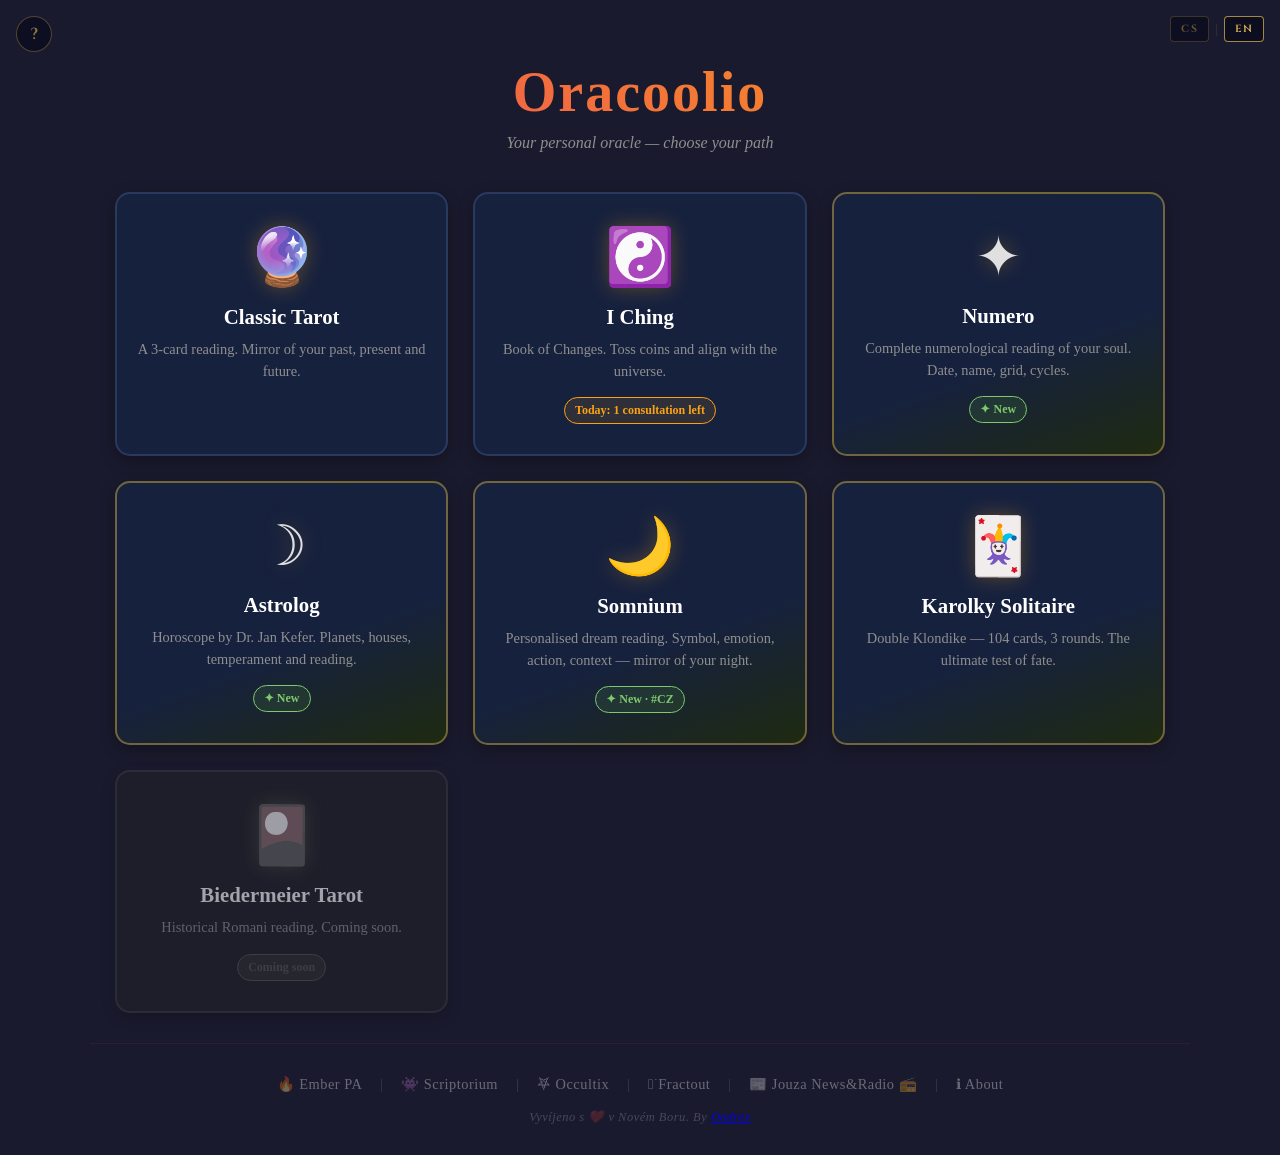
==== commit e12d914a: "Update index.html" ====
--- a/index.html
+++ b/index.html
@@ -29,11 +29,11 @@
     <meta charset="UTF-8">
     <meta name="viewport" content="width=device-width, initial-scale=1.0">
 
-    <title>Oracoolio – Tarot, I-Ching, numerologie, Pasiáns zdarma</title>
-    <meta name="description" content="Oracoolio je útulné místo pro osobní věštecké služby zdarma. Vyberte si výklad Tarotu, I-Ching nebo Pasiáns a nechte si odpovědět na své životní otázky.">
+    <title>Oracoolio – Tarot, I-Ching, horoskop, snář, numerologie i Pasiáns zdarma</title>
+    <meta name="description" content="Oracoolio je útulné místo pro osobní věštecké služby zdarma. Vyberte si výklad Tarotu, I-Ching, numerologie, astrologie, výklad snů nebo postačí Pasiáns. Nechte si odpovědět na vaše životní otázky.">
     <meta name="robots" content="index, follow">
-    <link rel="canonical" href="https://oracoolio.com">
-    <meta name="keywords" content="tarot zdarma, výklad tarotu online, pasians, i-ching, i-čing, kniha proměn, pasiáns, věštění online, tarotové karty, osobní věštění, orákulum, věštírna">
+    <link rel="canonical" href="https://oracoolio.com/">
+    <meta name="keywords" content="tarot zdarma, výklad tarotu online, pasians, iching, iting, kniha proměn, pasiáns, věštění online, astrolog, horoskop, numerologie, osobní věštění, orákulum, věštírna">
     <meta name="author" content="ondrex">
     <meta name="language" content="cs">
     <meta name="geo.region" content="CZ">
@@ -41,7 +41,7 @@
     <meta property="og:type"        content="website">
     <meta property="og:locale"      content="cs_CZ">
     <meta property="og:site_name"   content="Oracoolio">
-    <meta property="og:title"       content="Oracoolio – Tarot, I-Ching a Pasiáns zdarma">
+    <meta property="og:title"       content="Oracoolio – Tarot, I-Ching, Snář, Numerolog, Astrolog a Pasiáns zdarma">
     <meta property="og:description" content="Útulné místo pro osobní věštecké služby zdarma. Výklad Tarotu, I-Ching, numerologie nebo Karolky Pasiáns — odpovědi na vaše životní otázky.">
     <meta property="og:url"         content="https://oracoolio.com/">
 
@@ -52,8 +52,8 @@
 
 
     <meta name="twitter:card"        content="summary_large_image">
-    <meta name="twitter:title"       content="Oracoolio – Tarot, I-Ching a Pasiáns zdarma">
-    <meta name="twitter:description" content="Osobní věštecké služby zdarma online. Tarot, I-Ching, Pasiáns.">
+    <meta name="twitter:title"       content="Oracoolio – Tarot, I-Ching, Astrolog, Numerolog, Snář a Pasiáns zdarma">
+    <meta name="twitter:description" content="Osobní věštecké služby zdarma online. Oracoolio – Tarot, I-Ching, Astrolog, Numerolog, Snář a Pasiáns jen pro vás. Bez reklam.">
     <meta name="twitter:image"       content="https://oracoolio.com/assets/og-image.jpg">
 
 
@@ -63,7 +63,7 @@
         "@type": "WebApplication",
         "name": "Oracoolio",
         "url": "https://oracoolio.com/",
-        "description": "Útulné místo pro osobní věštecké služby zdarma. Výklad Tarotu, I-Ching a Karolky Pasiáns online.",
+        "description": "Útulné místo pro osobní věštecké služby zdarma. Výklad Tarotu, snů, astrologie, I-Ching, numerologie a Karolky Pasiáns online.",
         "applicationCategory": "EntertainmentApplication",
         "operatingSystem": "Web",
         "publisher": {
@@ -77,7 +77,7 @@
             "priceCurrency": "CZK"
         },
         "inLanguage": "cs",
-        "keywords": "tarot, i-ching, pasiáns, věštění, orákulum",
+        "keywords": "tarot, i-ching, pasiáns, snář, astrolog, numerolog, věštění, orákulum",
         "featureList": [
             "Výklad Tarotu ze 3 karet s AI věštcem",
             "I-Ching – Kniha proměn s házením mincí",
@@ -96,6 +96,37 @@
     <link rel="stylesheet" href="style.css">
     <link href="https://fonts.googleapis.com/css2?family=Cinzel:wght@400;600&family=Crimson+Pro:ital,wght@0,300;0,400;1,300&display=swap" rel="stylesheet">
     <style>
+    /* ── Lang switch ── */
+    .home-lang-switch {
+        position: fixed;
+        top: 16px;
+        right: 16px;
+        z-index: 1000;
+        display: flex;
+        align-items: center;
+        gap: 6px;
+    }
+    .home-lang-btn {
+        background: rgba(13,13,32,0.85);
+        border: 1px solid rgba(201,168,76,0.25);
+        color: rgba(201,168,76,0.45);
+        font-family: 'Cinzel', serif;
+        font-size: 0.65rem;
+        letter-spacing: 0.12em;
+        padding: 5px 10px;
+        border-radius: 4px;
+        cursor: pointer;
+        backdrop-filter: blur(6px);
+        -webkit-backdrop-filter: blur(6px);
+        transition: all 0.2s;
+    }
+    .home-lang-btn.active,
+    .home-lang-btn:hover {
+        border-color: rgba(201,168,76,0.8);
+        color: #c9a84c;
+        background: rgba(13,13,32,0.95);
+    }
+    .home-lang-sep { color: rgba(201,168,76,0.2); font-size: 0.8rem; user-select: none; }
     /* ── About trigger ── */
     #about-trigger {
         position: fixed;
@@ -230,14 +261,21 @@
     <!-- ── About trigger (levý horní roh) ── -->
     <button id="about-trigger" onclick="openAboutModal()" title="O projektu" aria-label="O projektu">?</button>
 
+    <!-- ── Lang switch (pravý horní roh) ── -->
+    <div class="home-lang-switch">
+        <button class="home-lang-btn active" id="btn-lang-cs" onclick="homeLang('cs')">CS</button>
+        <span class="home-lang-sep">|</span>
+        <button class="home-lang-btn" id="btn-lang-en" onclick="homeLang('en')">EN</button>
+    </div>
+
     <!-- ── About modal ── -->
     <div id="about-modal-overlay" onclick="closeAboutModal(event)">
         <div id="about-modal" role="dialog" aria-modal="true" aria-label="O Oracooliu">
             <button id="about-modal-close" onclick="closeAboutModal()" aria-label="Zavřít">✕</button>
-            <div class="modal-label">O projektu</div>
+            <div class="modal-label" data-cs="O projektu" data-en="About">O projektu</div>
             <div class="modal-title">Oracoolio</div>
-            <p class="modal-text">Bezplatná osobní věštírna — šest nástrojů pod jednou střechou. Bez registrace, bez reklam, bez sledování. Vše běží přímo ve vašem prohlížeči.</p>
-            <a href="about/" class="modal-cta">→ Více o Oracooliu</a>
+            <p class="modal-text" data-cs="Bezplatná osobní věštírna — šest nástrojů pod jednou střechou. Bez registrace, bez reklam, bez sledování. Vše běží přímo ve vašem prohlížeči." data-en="A free personal oracle — six tools under one roof. No sign-up, no ads, no tracking. Everything runs directly in your browser.">Bezplatná osobní věštírna — šest nástrojů pod jednou střechou. Bez registrace, bez reklam, bez sledování. Vše běží přímo ve vašem prohlížeči.</p>
+            <a href="about/" class="modal-cta" data-cs="→ Více o Oracooliu" data-en="→ About Oracoolio">→ Více o Oracooliu</a>
         </div>
     </div>
 
@@ -246,64 +284,59 @@
         <div id="dashboard" class="dashboard-active">
             <header>
                 <h1 class="main-title">Oracoolio</h1>
-                <p class="subtitle">Vaše osobní věštírna - zvolte svou cestu poznání</p>
+                <p class="subtitle" data-cs="Vaše osobní věštírna - zvolte svou cestu poznání" data-en="Your personal oracle — choose your path">Vaše osobní věštírna - zvolte svou cestu poznání</p>
             </header>
             
             <div class="menu-grid">
 
                 <div class="menu-item" onclick="showApp('tarot')">
                     <div class="menu-icon">🔮</div>
-                    <h2>Klasický Tarot</h2>
-                    <p>Výklad ze 3 karet. Zrcadlo vaší minulosti, přítomnosti a budoucnosti.</p>
+                    <h2 data-cs="Klasický Tarot" data-en="Classic Tarot">Klasický Tarot</h2>
+                    <p data-cs="Výklad ze 3 karet. Zrcadlo vaší minulosti, přítomnosti a budoucnosti." data-en="A 3-card reading. Mirror of your past, present and future.">Výklad ze 3 karet. Zrcadlo vaší minulosti, přítomnosti a budoucnosti.</p>
                 </div>
 
                 <div class="menu-item" onclick="showApp('iching')">
                     <div class="menu-icon">☯️</div>
-                    <h2>I-Ťing</h2>
-                    <p>Kniha proměn. Hod mincemi a soulad s vesmírem.</p>
-                    <div class="status-badge" id="iching-status">Dnes zbývá: 1 konzultace</div>
+                    <h2 data-cs="I-Ťing" data-en="I Ching">I-Ťing</h2>
+                    <p data-cs="Kniha proměn. Hod mincemi a soulad s vesmírem." data-en="Book of Changes. Toss coins and align with the universe.">Kniha proměn. Hod mincemi a soulad s vesmírem.</p>
+                    <div class="status-badge" id="iching-status" data-cs="Dnes zbývá: 1 konzultace" data-en="Today: 1 consultation left">Dnes zbývá: 1 konzultace</div>
                 </div>
 
                 <div class="menu-item menu-item-featured" onclick="showApp('numero')">
                     <div class="menu-icon">✦</div>
-                    <h2>Numero</h2>
-                    <p>Kompletní numerologický rozbor vaší duše. Datum, jméno, mřížka, cykly.</p>
-                    <div class="status-badge status-badge-new">✦ Nové</div>
-                </div>
+                    <h2 data-cs="Numero" data-en="Numero">Numero</h2>
+                    <p data-cs="Kompletní numerologický rozbor vaší duše. Datum, jméno, mřížka, cykly." data-en="Complete numerological reading of your soul. Date, name, grid, cycles.">Kompletní numerologický rozbor vaší duše. Datum, jméno, mřížka, cykly.</p>
+                    <div class="status-badge status-badge-new" data-cs="✦ Nové" data-en="✦ New">✦ Nové</div>
+                </div>
+
                 <div class="menu-item menu-item-featured" onclick="showApp('astrolog')">
                     <div class="menu-icon">☽</div>
-                    <h2>Astrolog</h2>
-                    <p>Horoskop dle Dr. Jana Kefera. Planety, domy, temperament a výklad.</p>
-                    <div class="status-badge status-badge-new">✦ Nové</div>
+                    <h2 data-cs="Astrolog" data-en="Astrolog">Astrolog</h2>
+                    <p data-cs="Horoskop dle Dr. Jana Kefera. Planety, domy, temperament a výklad." data-en="Horoscope by Dr. Jan Kefer. Planets, houses, temperament and reading.">Horoskop dle Dr. Jana Kefera. Planety, domy, temperament a výklad.</p>
+                    <div class="status-badge status-badge-new" data-cs="✦ Nové" data-en="✦ New">✦ Nové</div>
                 </div>
 
                 <div class="menu-item menu-item-featured" onclick="window.location.href='dream/'">
                     <div class="menu-icon">🌙</div>
-                    <h2>Somnium</h2>
-                    <p>Personalizovaný výklad snů. Symbol, emoce, děj, kontext — zrcadlo tvé noci.</p>
-                    <div class="status-badge status-badge-new">✦ Nové</div>
-                </div>
-
-
+                    <h2 data-cs="Somnium" data-en="Somnium">Somnium</h2>
+                    <p data-cs="Personalizovaný výklad snů. Symbol, emoce, děj, kontext — zrcadlo tvé noci." data-en="Personalised dream reading. Symbol, emotion, action, context — mirror of your night.">Personalizovaný výklad snů. Symbol, emoce, děj, kontext — zrcadlo tvé noci.</p>
+                    <div class="status-badge status-badge-new" data-cs="✦ Nové · #CZ" data-en="✦ New · #CZ">✦ Nové · #CZ</div>
+                </div>
 
                 <div class="menu-item menu-item-featured" onclick="showApp('karolky')">
                     <div class="menu-icon">🃏</div>
-                    <h2>Karolky Pasiáns</h2>
-                    <p>Double Klondike — 104 karet, 3 kola. Největší zkouška osudu.</p>
-                </div>
-                
-
+                    <h2 data-cs="Karolky Pasiáns" data-en="Karolky Solitaire">Karolky Pasiáns</h2>
+                    <p data-cs="Double Klondike — 104 karet, 3 kola. Největší zkouška osudu." data-en="Double Klondike — 104 cards, 3 rounds. The ultimate test of fate.">Double Klondike — 104 karet, 3 kola. Největší zkouška osudu.</p>
+                </div>
 
                 <div class="menu-item locked">
                     <div class="menu-icon">🎴</div>
-                    <h2>Biedermeier Tarot</h2>
-                    <p>Historický cikánský výklad. Brzy k dispozici.</p>
-                    <div class="status-badge" style="border-color:#555;color:#555;">Připravujeme</div>
+                    <h2 data-cs="Biedermeier Tarot" data-en="Biedermeier Tarot">Biedermeier Tarot</h2>
+                    <p data-cs="Historický cikánský výklad. Brzy k dispozici." data-en="Historical Romani reading. Coming soon.">Historický cikánský výklad. Brzy k dispozici.</p>
+                    <div class="status-badge" style="border-color:#555;color:#555;" data-cs="Připravujeme" data-en="Coming soon">Připravujeme</div>
                 </div>
 
             </div>
-
-
 
     <!-- ==========================================
          PATIČKA ORACOOLIA
@@ -325,14 +358,12 @@
             <a href="https://fractout.com" target="_blank" rel="noopener" class="footer-link footer-doupe">
                 𖦹ׂ Fractout
             </a>
-                        <span class="footer-sep">|</span>
+            <span class="footer-sep">|</span>
             <a href="https://newsandradio.cz" target="_blank" rel="noopener" class="footer-link footer-doupe">
-                📰 Jouza News&Radio 📻
+                📰 Jouza News&amp;Radio 📻
             </a>
             <span class="footer-sep">|</span>
-            <a href="about/" class="footer-link footer-doupe">ℹ O projektu</a>
-            
-           
+            <a href="about/" class="footer-link footer-doupe" data-cs="ℹ O projektu" data-en="ℹ About">ℹ O projektu</a>
         </div>
         <div class="footer-credit">
             Vyvíjeno s <span class="footer-heart">❤️</span> v Novém Boru. By <span class="footer-author"><a href="https://ember-pa.cz" target="_blank" rel="noopener">Ondrex</a></span>
@@ -345,8 +376,32 @@
              ========================================== -->
     </div><!-- /.app-container -->
 
+    <script src="lang.js"></script>
     <script src="app.js"></script>
     <script>
+    function homeLang(lang) {
+        if (typeof setGlobalLang === 'function') setGlobalLang(lang);
+        document.documentElement.lang = lang;
+        document.title = lang === 'en'
+            ? 'Oracoolio – Tarot, I Ching, Horoscope, Dream Reader, Numerology & Solitaire'
+            : 'Oracoolio – Tarot, I-Ching, horoskop, snář, numerologie i Pasiáns zdarma';
+        document.getElementById('btn-lang-cs').classList.toggle('active', lang === 'cs');
+        document.getElementById('btn-lang-en').classList.toggle('active', lang === 'en');
+        document.querySelectorAll('[data-cs]').forEach(el => {
+            const val = lang === 'en' ? el.dataset.en : el.dataset.cs;
+            if (val !== undefined) el.textContent = val;
+        });
+        // I-Ťing badge ze storage
+        const ichingUsed = localStorage.getItem('iching_last_date') === new Date().toISOString().slice(0,10);
+        const badge = document.getElementById('iching-status');
+        if (badge) {
+            badge.textContent = ichingUsed
+                ? (lang === 'en' ? 'Consultation used' : 'Konzultace využita')
+                : (lang === 'en' ? 'Today: 1 consultation left' : 'Dnes zbývá: 1 konzultace');
+            badge.classList.toggle('badge-used', ichingUsed);
+        }
+    }
+
     function openAboutModal() {
         document.getElementById('about-modal-overlay').classList.add('open');
         document.body.style.overflow = 'hidden';
@@ -359,6 +414,10 @@
     document.addEventListener('keydown', e => {
         if (e.key === 'Escape') closeAboutModal();
     });
+    document.addEventListener('DOMContentLoaded', () => {
+        const lang = (typeof getLang === 'function') ? getLang() : 'cs';
+        homeLang(lang);
+    });
     </script>
 </body>
 </html>
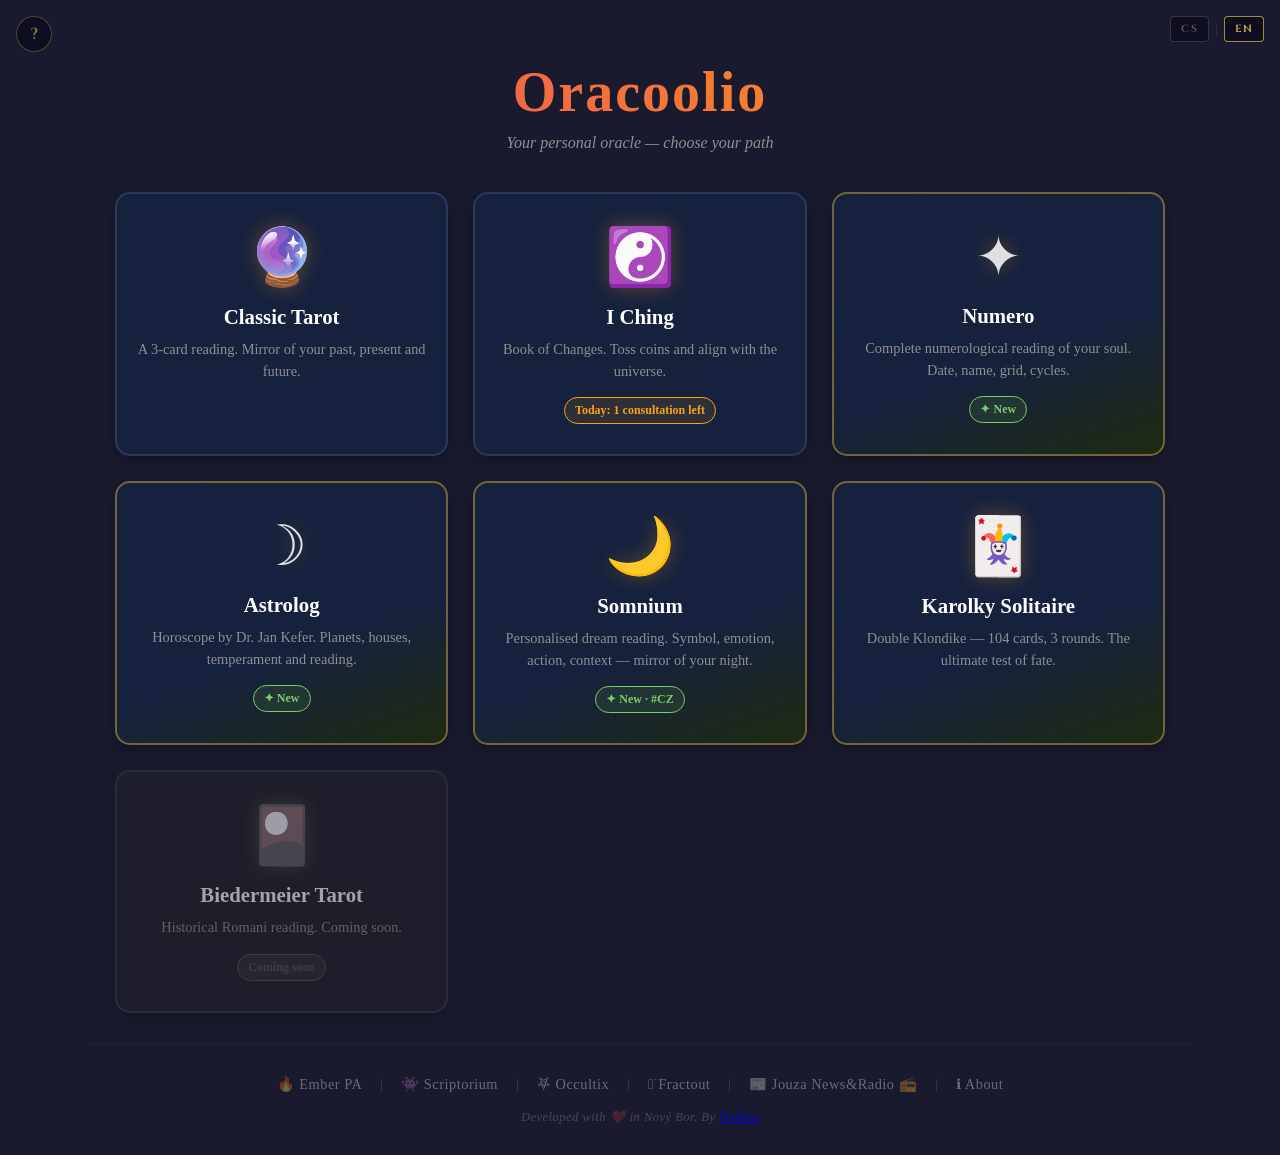
==== commit 023c2b5e: "Update index.html" ====
--- a/index.html
+++ b/index.html
@@ -366,7 +366,7 @@
             <a href="about/" class="footer-link footer-doupe" data-cs="ℹ O projektu" data-en="ℹ About">ℹ O projektu</a>
         </div>
         <div class="footer-credit">
-            Vyvíjeno s <span class="footer-heart">❤️</span> v Novém Boru. By <span class="footer-author"><a href="https://ember-pa.cz" target="_blank" rel="noopener">Ondrex</a></span>
+            <span data-cs="Vyvíjeno s" data-en="Developed with">Vyvíjeno s</span> <span class="footer-heart">❤️</span> <span data-cs="v Novém Boru. By" data-en="in Nový Bor. By">v Novém Boru. By</span> <span class="footer-author"><a href="https://ember-pa.cz" target="_blank" rel="noopener">Ondrex</a></span>
         </div>
     </footer>
         </div>
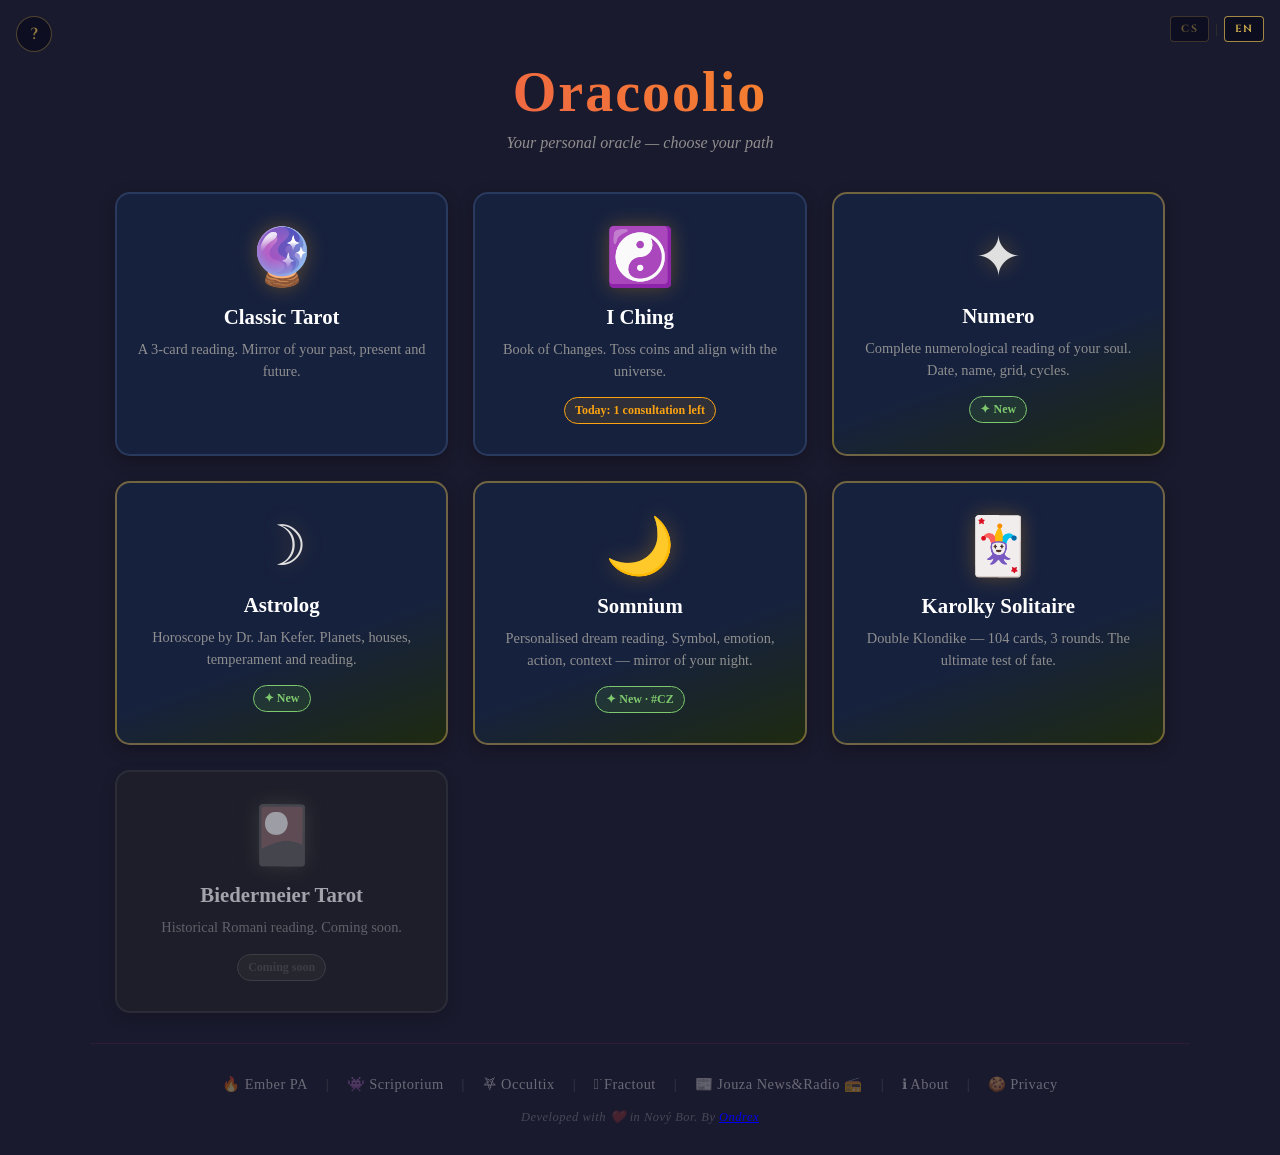
==== commit ce475b58: "Implement Google Consent Mode in index.html Added Google Consent Mode script for enhanced user priva" ====
--- a/index.html
+++ b/index.html
@@ -2,14 +2,38 @@
 <html lang="cs">
 <head>
     <meta name="google-site-verification" content="HeChd4paxpWn6emGa3HjuQyFjuCw85kWsUwtk1IRobY" />
+    <!-- Google Consent Mode v2 (advanced) — výchozí stav, musí být před GTM/Clarity -->
+    <script>
+    window.dataLayer = window.dataLayer || [];
+    function gtag(){dataLayer.push(arguments);}
+    gtag('consent', 'default', {
+      ad_storage: 'denied',
+      ad_user_data: 'denied',
+      ad_personalization: 'denied',
+      analytics_storage: 'denied',
+      functionality_storage: 'denied',
+      wait_for_update: 500
+    });
+    gtag('set', 'ads_data_redaction', true);
+    function orcLoadClarity(){
+      (function(c,l,a,r,i,t,y){
+          c[a]=c[a]||function(){(c[a].q=c[a].q||[]).push(arguments)};
+          t=l.createElement(r);t.async=1;t.src="https://www.clarity.ms/tag/"+i;
+          y=l.getElementsByTagName(r)[0];y.parentNode.insertBefore(t,y);
+      })(window, document, "clarity", "script", "vp48p83k4t");
+    }
+    try{
+      if(localStorage.getItem('oracoolio_consent')==='granted'){
+        gtag('consent','update',{analytics_storage:'granted',functionality_storage:'granted'});
+        orcLoadClarity();
+      }
+    }catch(e){}
+    </script>
     <!-- Google tag (gtag.js) -->
     <script async src="https://www.googletagmanager.com/gtag/js?id=G-VW6CLRYTF3"></script>
-    <script type="text/javascript">
-    (function(c,l,a,r,i,t,y){
-        c[a]=c[a]||function(){(c[a].q=c[a].q||[]).push(arguments)};
-        t=l.createElement(r);t.async=1;t.src="https://www.clarity.ms/tag/"+i;
-        y=l.getElementsByTagName(r)[0];y.parentNode.insertBefore(t,y);
-    })(window, document, "clarity", "script", "vp48p83k4t");
+    <script>
+      gtag('js', new Date());
+      gtag('config', 'G-VW6CLRYTF3');
     </script>
 
     <!-- Google Tag Manager -->
@@ -19,13 +43,6 @@
     'https://www.googletagmanager.com/gtm.js?id='+i+dl;f.parentNode.insertBefore(j,f);
     })(window,document,'script','dataLayer','GTM-5FG6N9KV');</script>
     <!-- End Google Tag Manager -->
-    
-    <script>
-      window.dataLayer = window.dataLayer || [];
-      function gtag(){dataLayer.push(arguments);}
-      gtag('js', new Date());
-      gtag('config', 'G-VW6CLRYTF3');
-    </script>
     <meta charset="UTF-8">
     <meta name="viewport" content="width=device-width, initial-scale=1.0">
 
@@ -274,7 +291,7 @@
             <button id="about-modal-close" onclick="closeAboutModal()" aria-label="Zavřít">✕</button>
             <div class="modal-label" data-cs="O projektu" data-en="About">O projektu</div>
             <div class="modal-title">Oracoolio</div>
-            <p class="modal-text" data-cs="Bezplatná osobní věštírna — šest nástrojů pod jednou střechou. Bez registrace, bez reklam, bez sledování. Vše běží přímo ve vašem prohlížeči." data-en="A free personal oracle — six tools under one roof. No sign-up, no ads, no tracking. Everything runs directly in your browser.">Bezplatná osobní věštírna — šest nástrojů pod jednou střechou. Bez registrace, bez reklam, bez sledování. Vše běží přímo ve vašem prohlížeči.</p>
+            <p class="modal-text" data-cs="Bezplatná osobní věštírna — šest nástrojů pod jednou střechou. Bez registrace, bez reklam, bez prodeje dat. Vše, co zadáte, zůstává ve vašem prohlížeči." data-en="A free personal oracle — six tools under one roof. No sign-up, no ads, no data sold. Everything you enter stays in your browser.">Bezplatná osobní věštírna — šest nástrojů pod jednou střechou. Bez registrace, bez reklam, bez prodeje dat. Vše, co zadáte, zůstává ve vašem prohlížeči.</p>
             <a href="about/" class="modal-cta" data-cs="→ Více o Oracooliu" data-en="→ About Oracoolio">→ Více o Oracooliu</a>
         </div>
     </div>
@@ -364,6 +381,8 @@
             </a>
             <span class="footer-sep">|</span>
             <a href="about/" class="footer-link footer-doupe" data-cs="ℹ O projektu" data-en="ℹ About">ℹ O projektu</a>
+            <span class="footer-sep">|</span>
+            <a href="#" class="footer-link footer-doupe" onclick="if(typeof oracoolioConsentInfo==='function')oracoolioConsentInfo();return false;" data-cs="🍪 Soukromí" data-en="🍪 Privacy">🍪 Soukromí</a>
         </div>
         <div class="footer-credit">
             <span data-cs="Vyvíjeno s" data-en="Developed with">Vyvíjeno s</span> <span class="footer-heart">❤️</span> <span data-cs="v Novém Boru. By" data-en="in Nový Bor. By">v Novém Boru. By</span> <span class="footer-author"><a href="https://ember-pa.cz" target="_blank" rel="noopener">Ondrex</a></span>
@@ -377,6 +396,7 @@
     </div><!-- /.app-container -->
 
     <script src="lang.js"></script>
+    <script src="consent.js"></script>
     <script src="app.js"></script>
     <script>
     function homeLang(lang) {
